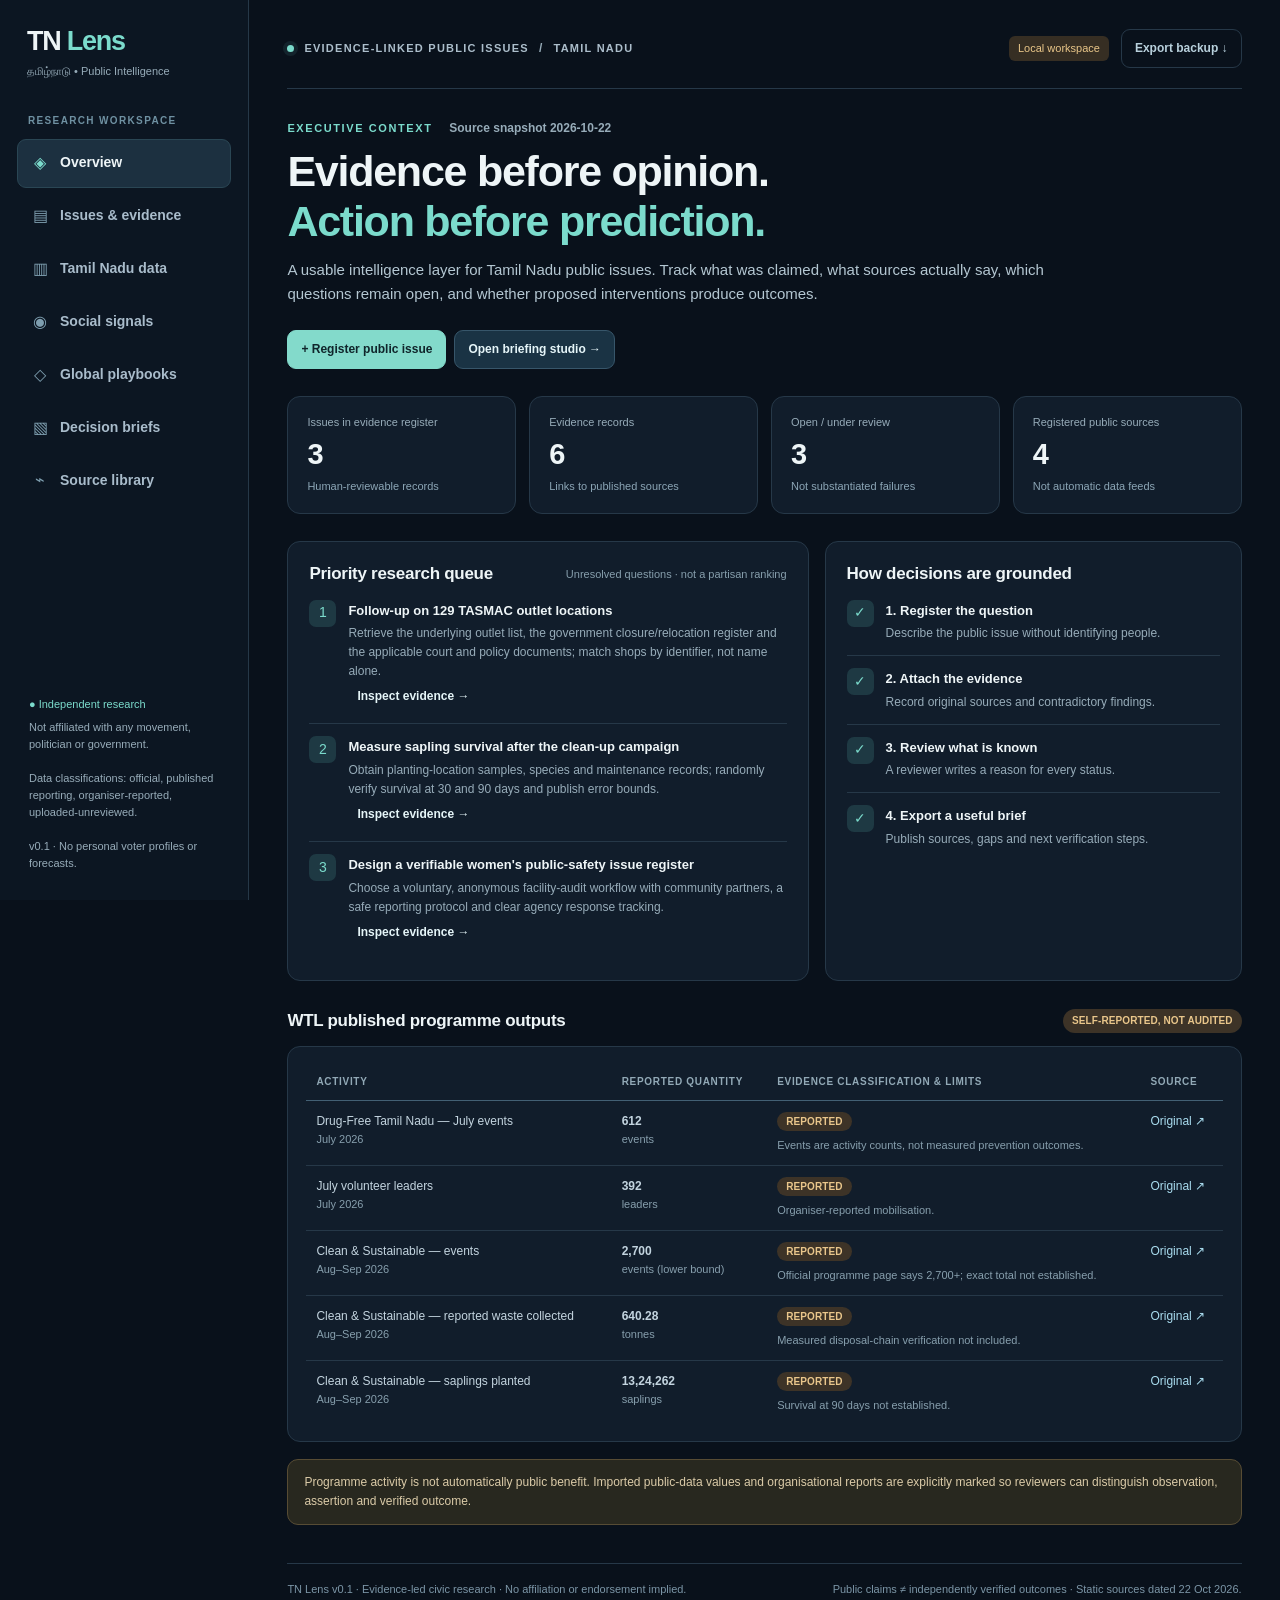
==== static/index.html @ 46251f00 "Add standalone TN Lens research dashboard" ====
<!doctype html>
<html lang="en">
<head>
<meta charset="utf-8">
<meta name="viewport" content="width=device-width,initial-scale=1">
<meta name="description" content="TN Lens — Independent public evidence and issue intelligence workspace for Tamil Nadu.">
<title>TN Lens · Public Intelligence</title>
<style>
:root{color-scheme:dark;--bg:#09111b;--sidebar:#0c1622;--panel:#111d2b;--panel2:#152337;--panel3:#1a2d3e;--ink:#eef5f7;--muted:#97acb9;--line:#263848;--accent:#7bdbcc;--accent2:#a8c7e9;--amber:#f3c67d;--rose:#e99c9c;--green:#82cfaf;--shadow:0 18px 44px rgba(0,0,0,.14)}
*{box-sizing:border-box}html{scroll-behavior:smooth}body{margin:0;background:var(--bg);color:var(--ink);font:14px/1.56 Inter,ui-sans-serif,-apple-system,BlinkMacSystemFont,"Segoe UI",Roboto,"Noto Sans Tamil",sans-serif}button,input,select,textarea{font:inherit}button{cursor:pointer}a{color:#a9dcef;text-decoration:none}a:hover{text-decoration:underline}a:focus-visible,button:focus-visible,select:focus-visible,input:focus-visible,textarea:focus-visible{outline:2px solid var(--accent);outline-offset:3px}
#app{display:grid;grid-template-columns:249px minmax(0,1fr);min-height:100vh}.side{position:sticky;top:0;height:100vh;background:var(--sidebar);padding:28px 17px;border-right:1px solid var(--line);display:flex;flex-direction:column}.brandrow{padding:0 10px 27px}.logo{font-weight:850;font-size:27px;letter-spacing:-1.25px;line-height:1}.logo b{color:var(--accent)}.sublogo{color:var(--muted);font-size:11px;margin-top:8px}.sidehead{color:#6f91a2;font-size:10px;font-weight:800;letter-spacing:1.35px;text-transform:uppercase;padding:6px 11px 10px}.nav{display:grid;gap:4px}.nav button{width:100%;border:1px solid transparent;color:#a9bccb;background:transparent;text-align:left;border-radius:9px;padding:11px 12px;display:flex;align-items:center;gap:10px;font-weight:580}.nav button .symbol{font-size:16px;width:20px;text-align:center;color:#7e9eaf}.nav button.active,.nav button:hover{color:var(--ink);background:#1c3040;border-color:#2a4654}.nav button.active .symbol{color:var(--accent)}.sidefoot{margin-top:auto;padding:18px 12px 0;color:var(--muted);font-size:11px;line-height:1.55}.sidefoot .seed{color:var(--accent);display:block;margin-bottom:6px}.main{min-width:0;padding:29px clamp(18px,3vw,50px) 55px;max-width:1580px;width:100%;margin:0 auto}.top{display:flex;align-items:center;justify-content:space-between;gap:20px;border-bottom:1px solid var(--line);padding-bottom:20px;margin-bottom:30px}.top-left{display:flex;align-items:center;gap:10px;color:#acbecb;font-size:11px;font-weight:750;letter-spacing:1.25px;text-transform:uppercase}.dot{width:7px;height:7px;background:var(--accent);border-radius:50%;box-shadow:0 0 0 4px #7bdbcc17}.top-right{display:flex;align-items:center;gap:12px}.server{padding:4px 9px;border-radius:6px;background:#1d3338;color:#91dccd;font-size:11px}.server.local{background:#362e23;color:#e9c689}.view{display:none}.view.active{display:block}.kicker{color:var(--accent);font-size:11px;font-weight:800;letter-spacing:1.6px;text-transform:uppercase}.page-title{font-weight:740;font-size:clamp(27px,3.7vw,43px);line-height:1.16;letter-spacing:-1.25px;margin:10px 0 11px}.page-lede{color:#b4c7d2;font-size:15px;max-width:780px;margin:0 0 25px}.page-heading{display:flex;justify-content:space-between;gap:15px;align-items:end;flex-wrap:wrap;margin-bottom:25px}.page-heading .page-lede{margin-bottom:0}.meta{color:var(--muted);font-size:12px}.wrap{display:flex;flex-wrap:wrap;gap:8px}.metrics{display:grid;grid-template-columns:repeat(4,minmax(0,1fr));gap:13px;margin:27px 0}.metric,.card,.evidence-card,.case-row,.playbook,.mini-table,.empty{border:1px solid var(--line);border-radius:13px;background:var(--panel)}.metric{padding:18px 19px;min-width:0}.metric .label{font-size:11px;color:var(--muted);line-height:1.45}.metric strong{font-size:29px;line-height:1.3;font-weight:760;display:block;letter-spacing:-.8px;margin:5px 0}.metric small{font-size:11px;color:#8ca6b6;display:block}.card{padding:21px}.card.slim{padding:16px 18px}.card-head{display:flex;justify-content:space-between;align-items:center;gap:15px;margin-bottom:14px}.card h2,.section-title{font-size:17px;line-height:1.3;letter-spacing:-.28px;margin:0;font-weight:710}.card h3{margin:4px 0 8px;font-size:15px}.card p{color:#b9cbd5;margin:0 0 12px}.card p:last-child{margin-bottom:0}.cols{display:grid;grid-template-columns:1.25fr 1fr;gap:16px}.cols3{display:grid;grid-template-columns:repeat(3,minmax(0,1fr));gap:14px}.section-row{display:flex;align-items:center;justify-content:space-between;gap:15px;margin:28px 0 13px}.btn{border:1px solid #37566a;background:#1a3344;color:#e5f5f8;border-radius:9px;padding:9px 13px;white-space:nowrap;display:inline-flex;align-items:center;justify-content:center;gap:7px;font-size:12px;font-weight:690;min-height:37px}.btn:hover{background:#26495d;border-color:#66aea7;text-decoration:none}.btn.primary{background:#83dacb;color:#10252b;border-color:#83dacb}.btn.primary:hover{background:#a5eddf}.btn.quiet{background:transparent;border-color:var(--line);color:#b8d0dc}.btn.small{padding:6px 9px;min-height:29px}.btn.ghost{border:none;background:transparent}.btn.danger{background:#3c2632;border-color:#774755;color:#ffd0cb}.chip{font-size:10px;font-weight:750;white-space:nowrap;letter-spacing:.1px;text-transform:uppercase;border-radius:100px;padding:4px 9px;background:#24364b;color:#bcd2e4}.chip.open_question{background:#2a3643;color:#b2c2cb}.chip.needs_verification{background:#403327;color:#f1ca89}.chip.in_review{background:#1f3a46;color:#85cdd5}.chip.corroborated{background:#173f37;color:#8fe1ba}.chip.disputed{background:#402b35;color:#ffb1aa}.chip.resolved{background:#243b51;color:#b5d5f5}.chip.reported{background:#3d3327;color:#e9c68b}.signal{display:flex;gap:12px;padding:12px 0;border-top:1px solid var(--line)}.signal:first-child{border-top:none;padding-top:0}.lineicon{border-radius:7px;width:27px;min-width:27px;height:27px;display:grid;place-items:center;background:#1e3943;color:var(--accent)}.signal strong{font-size:13px}.signal p{font-size:12px;color:var(--muted);margin:3px 0 0}.table-wrap{overflow-x:auto}table{border-collapse:collapse;width:100%;font-size:12px}thead tr{border-bottom:1px solid #436074}tr{border-bottom:1px solid var(--line)}td,th{text-align:left;padding:11px 10px;vertical-align:top}td{color:#c3d4df}th{color:#92a9b6;text-transform:uppercase;font-size:10px;letter-spacing:.7px}tbody tr:last-child{border-bottom:none}.bar{height:8px;width:100%;min-width:75px;background:#293b4c;border-radius:10px;overflow:hidden}.bar>span{display:block;height:100%;background:#8ec8c4;border-radius:10px}.bar>span.blue{background:#94b6d8}.bar>span.amber{background:#e8ba87}.muted{color:var(--muted)!important}.fine{font-size:11px;color:#879fad}.notice{border:1px solid #574c34;background:#28281f;border-radius:11px;padding:13px 16px;color:#dbcba8;font-size:12px;line-height:1.6}.notice.cool{border-color:#254552;background:#162a37;color:#a5cbd4}.cases{display:grid;grid-template-columns:minmax(260px,340px) minmax(0,1fr);gap:16px;align-items:start}.filterrow{display:flex;gap:8px;flex-wrap:wrap;margin-bottom:13px}.filterrow input,.filterrow select,.field input,.field textarea,.field select{border:1px solid #32485c;border-radius:9px;background:#0e1b29;color:var(--ink);padding:10px 11px;outline:none;width:100%}.filterrow input{flex:1;min-width:145px}.filterrow select{width:auto;max-width:180px}.case-list{display:grid;gap:8px;max-height:690px;overflow-y:auto;padding-right:2px}.case-row{padding:15px;text-align:left;width:100%;color:var(--ink)}.case-row:hover,.case-row.active{border-color:#6ebfb6;background:#1a2b39}.case-row h3{font-size:13px;line-height:1.4;margin:10px 0 6px}.case-row .sm{font-size:11px;color:var(--muted)}.case-row .tiny{font-size:10px;letter-spacing:.7px;color:#8fabbb;text-transform:uppercase}.case-detail{min-height:450px}.case-detail h2{font-size:23px;line-height:1.3;letter-spacing:-.4px;margin:7px 0 12px}.case-detail .summary{color:#c1d1dc;font-size:13px;line-height:1.65}.rule{height:1px;background:var(--line);margin:20px 0}.detail-label{color:#81cbbb;font-size:10px;font-weight:780;letter-spacing:1.2px;text-transform:uppercase;margin-bottom:6px}.case-next{border-left:2px solid #78d3c3;padding-left:14px;margin:16px 0;font-size:13px;color:#d6e5ed}.evidence-grid{display:grid;gap:9px}.evidence-card{padding:13px 15px;background:#122233}.evidence-card strong{font-size:12px;line-height:1.35;display:block;margin-bottom:4px}.evidence-card p{color:#b7c9d5;font-size:12px;margin:0 0 6px}.evidence-card .evmeta{font-size:10px;color:#8fa9b8;margin-bottom:7px}.trail{padding:0;margin:0;list-style:none}.trail li{position:relative;margin:0 0 12px 7px;padding:0 0 0 16px;border-left:1px solid #456073;color:#a9c0cc;font-size:11px}.trail li:before{content:'';position:absolute;width:6px;height:6px;background:#8cd5c5;border-radius:50%;left:-4px;top:4px}.two-col-form{display:grid;grid-template-columns:1fr 1fr;gap:12px}.modal-backdrop{position:fixed;z-index:200;inset:0;background:rgba(1,8,15,.78);display:none;align-items:flex-start;justify-content:center;padding:7vh 16px 20px;overflow-y:auto}.modal-backdrop.open{display:flex}.modal{background:#142234;border:1px solid #355368;border-radius:16px;max-width:625px;width:100%;padding:23px;box-shadow:var(--shadow)}.modal-head{display:flex;align-items:start;justify-content:space-between;gap:15px;margin-bottom:17px}.modal-head h2{font-size:20px;margin:0 0 6px}.modal-head p{color:var(--muted);margin:0;font-size:12px}.field{margin-bottom:13px}.field label{display:block;font-size:11px;color:#a9c2d0;font-weight:690;margin-bottom:6px}.field textarea{min-height:85px;resize:vertical}.field small{color:#8da6b6;font-size:10px}.form-actions{display:flex;justify-content:flex-end;gap:10px;padding-top:7px}.select-row{display:flex;align-items:center;gap:13px;flex-wrap:wrap}.select-row select{background:var(--panel2);color:var(--ink);border:1px solid #3a5264;border-radius:8px;padding:8px;max-width:100%}.tag{border:1px solid #345467;border-radius:6px;color:#aed4db;padding:3px 8px;font-size:10px;font-weight:650}.playbook{padding:20px;display:flex;flex-direction:column;min-height:380px}.playbook .region{font-size:10px;letter-spacing:1px;text-transform:uppercase;color:var(--accent);font-weight:800}.playbook h2{margin:7px 0 13px;font-size:20px}.playbook p{color:#b9cbd5;margin:0 0 13px;font-size:13px}.playbook .pilot{background:#1c3343;padding:12px;border-radius:8px;font-size:12px;color:#d5e6eb}.playbook ul{color:#b1c5d0;padding:0 0 0 17px;font-size:12px}.playbook li{margin-bottom:6px}.playbook .bottom{margin-top:auto;padding-top:14px}.empty{padding:26px;color:var(--muted);text-align:center}.empty strong{color:var(--ink);display:block;margin-bottom:7px}.question-cards{display:grid;gap:9px}.question-cards button{display:block;text-align:left;background:#152637;border:1px solid var(--line);padding:13px;border-radius:10px;color:#d3e4ee}.question-cards button:hover,.question-cards button.active{border-color:#7bdbcc;background:#1a3a42}.brief-preview{white-space:pre-wrap;overflow:auto;color:#cfe0ea;font-size:12px;line-height:1.75;border:1px solid var(--line);background:#0b1826;border-radius:10px;padding:20px;max-height:560px}.legend{display:inline-flex;gap:6px;align-items:center;color:#a3b8c4;font-size:11px}.legend::before{content:'';width:7px;height:7px;background:var(--accent);border-radius:50%}.upload{border:1px dashed #517588;background:#112536;border-radius:12px;padding:22px;text-align:center}.upload h3{margin:0 0 7px;font-size:15px}.upload p{color:#9bb5c2;font-size:12px;max-width:530px;margin:0 auto 16px}.data-empty{font-size:12px;color:#93a8b7;padding:25px;text-align:center;border:1px solid var(--line);border-radius:10px}.topic-card{border:1px solid var(--line);background:#112336;padding:14px 16px;border-radius:10px;margin-bottom:9px}.topic-card .topic-head{display:flex;justify-content:space-between;gap:15px;margin-bottom:10px}.topic-card strong{font-size:13px}.topic-card .stat{font-size:11px;color:#a5bbc9}.footer{margin-top:38px;border-top:1px solid var(--line);padding-top:17px;color:#7c96a7;font-size:11px;display:flex;justify-content:space-between;gap:20px}.toast{position:fixed;z-index:250;right:20px;bottom:20px;max-width:440px;border:1px solid #4c806e;padding:12px 17px;background:#17372f;border-radius:10px;color:#dcfcf3;box-shadow:var(--shadow);display:none;font-size:12px}.toast.error{border-color:#a35b65;background:#4c2935;color:#ffdbdc}.toast.show{display:block}.accent-number{color:var(--accent)}
@media(max-width:1120px){.metrics{grid-template-columns:repeat(2,1fr)}.cols3{grid-template-columns:repeat(2,1fr)}.cases{grid-template-columns:minmax(210px,300px) minmax(0,1fr)}}
@media(max-width:820px){#app{grid-template-columns:1fr}.side{height:auto;position:static;padding:13px 15px;display:block}.brandrow{display:flex;gap:12px;align-items:baseline;padding:4px 6px 12px}.logo{font-size:22px}.sidehead,.sidefoot{display:none}.nav{display:flex;overflow-x:auto;gap:4px;padding-bottom:2px}.nav button{white-space:nowrap;width:auto;min-width:fit-content;padding:9px}.nav button .symbol{display:none}.main{padding:22px 16px 40px}.top{margin-bottom:24px}.cols,.cases{grid-template-columns:1fr}.case-list{max-height:300px}.cols3{grid-template-columns:1fr 1fr}.footer{flex-direction:column}}
@media(max-width:570px){.metrics{grid-template-columns:repeat(2,minmax(0,1fr));gap:8px}.metric{padding:13px}.metric strong{font-size:22px}.metric .label{font-size:10px}.cols3{grid-template-columns:1fr}.top-left{font-size:9px;letter-spacing:.75px}.top-right{gap:5px}.top-right .btn{font-size:11px;padding:8px}.top-right .server{display:none}.two-col-form{grid-template-columns:1fr}.modal{padding:18px}.case-detail h2{font-size:20px}.filterrow select{width:100%;max-width:100%}}

</style>
</head>
<body>
<div id="app">
  <aside class="side" aria-label="Primary navigation">
    <div class="brandrow"><div class="logo">TN <b>Lens</b></div><div class="sublogo">தமிழ்நாடு • Public Intelligence</div></div>
    <div class="sidehead">Research workspace</div>
    <nav class="nav" aria-label="Sections">
      <button type="button" class="active" data-nav="overview"><span class="symbol">◈</span> Overview</button>
      <button type="button" data-nav="issues"><span class="symbol">▤</span> Issues & evidence</button>
      <button type="button" data-nav="tndata"><span class="symbol">▥</span> Tamil Nadu data</button>
      <button type="button" data-nav="social"><span class="symbol">◉</span> Social signals</button>
      <button type="button" data-nav="playbooks"><span class="symbol">◇</span> Global playbooks</button>
      <button type="button" data-nav="briefs"><span class="symbol">▧</span> Decision briefs</button>
      <button type="button" data-nav="sources"><span class="symbol">⌁</span> Source library</button>
    </nav>
    <div class="sidefoot"><span class="seed">● Independent research</span>Not affiliated with any movement, politician or government.<br><br>Data classifications: official, published reporting, organiser-reported, uploaded-unreviewed.<br><br>v0.1 · No personal voter profiles or forecasts.</div>
  </aside>
  <main class="main">
    <header class="top">
      <div class="top-left"><span class="dot"></span> Evidence-linked public issues <span class="meta">/</span> Tamil Nadu</div>
      <div class="top-right"><span id="connection-pill" class="server local">Local workspace</span><button type="button" class="btn quiet" data-action="export-json">Export backup ↓</button></div>
    </header>

    <section class="view active" id="view_overview" aria-label="Overview">
      <div class="kicker">Executive context <span id="asof" class="meta" style="margin-left:12px;letter-spacing:0;text-transform:none"></span></div>
      <h1 class="page-title">Evidence before opinion.<br><span class="accent-number">Action before prediction.</span></h1>
      <p class="page-lede">A usable intelligence layer for Tamil Nadu public issues. Track what was claimed, what sources actually say, which questions remain open, and whether proposed interventions produce outcomes.</p>
      <div class="wrap"><button class="btn primary" data-action="new-issue">+ Register public issue</button><button class="btn" data-action="go" data-view="briefs">Open briefing studio →</button></div>
      <div class="metrics" id="overview_metrics"></div>
      <div class="cols">
        <section class="card"><div class="card-head"><h2>Priority research queue</h2><span class="fine">Unresolved questions · not a partisan ranking</span></div><div id="home_decisions"></div></section>
        <section class="card"><div class="card-head"><h2>How decisions are grounded</h2></div><div id="home_workflow"></div></section>
      </div>
      <div class="section-row"><h2 class="section-title">WTL published programme outputs</h2><span class="chip reported">Self-reported, not audited</span></div>
      <div class="card slim table-wrap"><table><thead><tr><th>Activity</th><th>Reported quantity</th><th>Evidence classification & limits</th><th>Source</th></tr></thead><tbody id="home_programmes"></tbody></table></div>
      <div class="notice" style="margin-top:17px">Programme activity is not automatically public benefit. Imported public-data values and organisational reports are explicitly marked so reviewers can distinguish observation, assertion and verified outcome.</div>
    </section>

    <section class="view" id="view_issues" aria-label="Issue registry">
      <div class="page-heading"><div><div class="kicker">Casework / human-reviewable evidence</div><h1 class="page-title">Issues & evidence</h1><p class="page-lede">A traceable record of claims, counter-evidence, unanswered questions and human review decisions.</p></div><button class="btn primary" data-action="new-issue">+ New issue</button></div>
      <div class="filterrow"><input id="filter_search" type="search" placeholder="Search questions, services and districts" aria-label="Search case records"><select id="filter_status" aria-label="Filter by review status"></select></div>
      <div class="cases"><div class="case-list" id="case_list"></div><div id="case_detail"></div></div>
    </section>

    <section class="view" id="view_tndata" aria-label="Tamil Nadu public data">
      <div class="kicker">Public-data baseline / 38 districts</div><h1 class="page-title">Tamil Nadu data</h1>
      <p class="page-lede">Preserve official historical results, trace grassroots activity reports to their publisher, and add district indicators without inventing missing values.</p>
      <div class="cols">
        <section class="card"><div class="card-head"><h2>2026 Assembly — declared seats</h2><span class="chip">Historical · ECI</span></div><div class="table-wrap"><table><thead><tr><th>Party</th><th>Seats</th><th>Share of 234 seats</th></tr></thead><tbody id="election_seats"></tbody></table></div><p id="data_footnote" class="fine" style="margin-top:14px"></p></section>
        <div><section class="card"><div class="card-head"><h2>July event distribution (known examples)</h2><span class="chip reported">Organiser report</span></div><div class="table-wrap"><table><thead><tr><th>District</th><th>Events</th><th>Class</th><th>Source</th></tr></thead><tbody id="district_events"></tbody></table></div><p class="fine">These are three district examples from WTL's newsletter, not a complete district ranking.</p></section><div class="notice cool" style="margin-top:14px">NFHS-6 district fact sheets and Tamil Nadu statistical handbooks are registered under Source Library. Their numerical district indicators are <b>not yet ingested</b>.</div></div>
      </div>
      <div class="section-row"><div><h2 class="section-title">District indicator workspace</h2><p class="fine">Every uploaded number carries its reference and stays unreviewed.</p></div><div class="wrap"><button class="btn quiet" data-action="template-indicators">Download CSV template ↓</button><button class="btn primary" data-action="import-indicators">Import indicators CSV ↑</button></div></div>
      <div class="card"><div class="select-row" style="margin-bottom:15px"><label for="district_filter" class="fine">District</label><select id="district_filter"></select><span class="fine" id="indicator_count"></span></div><div id="indicator_rows"></div></div>
    </section>

    <section class="view" id="view_social" aria-label="Public social signals">
      <div class="kicker">Public channels / no personal profiling</div><h1 class="page-title">Social signals</h1>
      <p class="page-lede">A transparent measurement of published post topics, reach and recorded interactions. Import public account metrics from permitted exports; no scraping, private messages, inferred vote intention or demographic targeting.</p>
      <div class="wrap"><button class="btn primary" data-action="import-social">Import public-post CSV ↑</button><button class="btn quiet" data-action="template-social">Download CSV template ↓</button></div>
      <div class="metrics" id="social_metrics"></div>
      <div class="cols"><section class="card"><div class="card-head"><h2>Content topic mix</h2><span class="fine">Counts only, not population sentiment</span></div><div id="topic_analysis"></div></section><section class="card"><div class="card-head"><h2>Recently imported posts</h2></div><div id="recent_posts"></div></section></div>
      <div class="notice cool" style="margin-top:18px"><b>Interpretation guardrail:</b> View counts and engagement do not tell us what Tamil Nadu residents believe or how they will vote. The tool does not infer sentiment, independently verify imported metrics, or provide individual-level targeting.</div>
    </section>

    <section class="view" id="view_playbooks" aria-label="Global policy playbooks">
      <div class="kicker">Policy transfer lab</div><h1 class="page-title">Global playbooks</h1>
      <p class="page-lede">Explore mechanisms that improved public-service participation elsewhere. Adapt with local institutional support, cost control and explicit before/after measurement.</p>
      <div class="cols3" id="playbooks_grid"></div>
      <div class="notice" style="margin-top:17px">These are <b>examples to evaluate</b>, not evidence that they are already effective in Tamil Nadu. A pilot should be rejected if local implementation cannot produce a credible measurable benefit.</div>
    </section>

    <section class="view" id="view_briefs" aria-label="Source-linked briefing studio">
      <div class="kicker">Decision workspace / deterministic export</div><h1 class="page-title">Decision briefs</h1>
      <p class="page-lede">Turn one public issue into a portable source-linked research memorandum. This is a structured export of recorded evidence, not an AI answer.</p>
      <div class="cols"><div><h2 class="section-title" style="margin-bottom:13px">Select an issue</h2><div class="question-cards" id="brief_issues"></div><div class="notice cool" style="margin-top:14px">For every draft, a reviewer should ask: What is confirmed? What is only claimed? What outcome evidence would change the decision?</div></div><section class="card"><div class="card-head"><h2>Export preview</h2><span class="chip">Markdown</span></div><div class="wrap" id="brief_actions" style="margin-bottom:12px"><button class="btn primary" data-action="download-brief">Download .md ↓</button><button class="btn" data-action="copy-brief">Copy briefing</button></div><div class="brief-preview" id="brief_content"></div></section></div>
    </section>

    <section class="view" id="view_sources" aria-label="Source library">
      <div class="kicker">Data provenance / registry</div><h1 class="page-title">Source library</h1>
      <p class="page-lede">Where the information comes from, which type of evidence it represents and what remains to be imported. A registered source is not automatically a synced feed.</p>
      <div class="card table-wrap"><table><thead><tr><th>Source and coverage</th><th>Type</th><th>Checked as of</th><th>Access</th></tr></thead><tbody id="source_rows"></tbody></table></div>
      <div class="notice cool" style="margin-top:17px">In this release, the source register is versioned seed data. Social ingestion and district indicators use manual CSVs. Automated live-source monitoring, data validation workflows and multi-user access are not yet implemented.</div>
      <div class="section-row"><h2 class="section-title">Local prototype controls</h2></div><div class="card slim"><p class="fine">If you opened the standalone HTML file, changes persist in this browser where storage is available. Export a backup before resetting or switching devices. When served through the API, the shared workspace is kept in local SQLite.</p><button class="btn danger" data-action="reset-local">Reset local demo data</button></div>
    </section>

    <footer class="footer"><span>TN Lens v0.1 · Evidence-led civic research · No affiliation or endorsement implied.</span><span>Public claims ≠ independently verified outcomes · Static sources dated 22 Oct 2026.</span></footer>
  </main>
</div>
<input id="csv_file" type="file" accept=".csv,text/csv" style="display:none" aria-label="CSV import">
<div class="modal-backdrop" id="modal_backdrop" aria-hidden="true"><div class="modal" id="modal_root" role="dialog" aria-modal="true" aria-label="Edit research record"></div></div>
<div id="toast" class="toast" role="status" aria-live="polite"></div>
<script type="application/json" id="seed-data">{"metadata":{"name":"TN Lens","subtitle":"Public issues intelligence for Tamil Nadu","snapshot_as_of":"2026-10-22","editorial_policy":"Public-source research only. No voter profiling, political microtargeting, persuasion scoring or election forecasts. Programme figures are identified as organiser-reported, never audited by default.","affiliation":"Independent prototype. Not affiliated with We The Leaders, K. Annamalai or any government body."},"districts":["Ariyalur","Chengalpattu","Chennai","Coimbatore","Cuddalore","Dharmapuri","Dindigul","Erode","Kallakurichi","Kancheepuram","Kanniyakumari","Karur","Krishnagiri","Madurai","Mayiladuthurai","Nagapattinam","Namakkal","The Nilgiris","Perambalur","Pudukkottai","Ramanathapuram","Ranipet","Salem","Sivaganga","Tenkasi","Thanjavur","Theni","Thoothukudi","Tiruchirappalli","Tirunelveli","Tirupathur","Tiruppur","Tiruvallur","Tiruvannamalai","Tiruvarur","Vellore","Viluppuram","Virudhunagar"],"election":{"title":"2026 Tamil Nadu Legislative Assembly — declared seats","total_seats":234,"source_label":"Election Commission of India — detailed 2026 results","source_url":"https://www.eci.gov.in/eci-backend/public/all_files/election_report/General_Election_to_the_Legislative_Assembly_of_Tamil_Nadu_2026_2026/10-Detailed_Results_1778165153.pdf","data_type":"historical_official","notes":"Historical seat results; not current Assembly strength and not a forecast.","seats":[{"party":"TVK","seats":108},{"party":"DMK","seats":59},{"party":"AIADMK","seats":47},{"party":"INC","seats":5},{"party":"PMK","seats":4},{"party":"IUML","seats":2},{"party":"VCK","seats":2},{"party":"CPI","seats":2},{"party":"CPI(M)","seats":2},{"party":"BJP","seats":1},{"party":"DMDK","seats":1},{"party":"AMMK","seats":1}]},"programme_metrics":[{"id":"m1","label":"Drug-Free Tamil Nadu — July events","value":612,"unit":"events","period":"July 2026","verification":"organiser_reported","source_label":"We The Leaders August 2026 newsletter","source_url":"https://www.wetheleader.org/newsletter-august-2026","caveat":"Events are activity counts, not measured prevention outcomes."},{"id":"m2","label":"July volunteer leaders","value":392,"unit":"leaders","period":"July 2026","verification":"organiser_reported","source_label":"We The Leaders August 2026 newsletter","source_url":"https://www.wetheleader.org/newsletter-august-2026","caveat":"Organiser-reported mobilisation."},{"id":"m3","label":"Clean & Sustainable — events","value":2700,"unit":"events (lower bound)","period":"Aug–Sep 2026","verification":"organiser_reported","source_label":"We The Leaders theme report","source_url":"https://www.wetheleader.org/theme-detail","caveat":"Official programme page says 2,700+; exact total not established."},{"id":"m4","label":"Clean & Sustainable — reported waste collected","value":640.28,"unit":"tonnes","period":"Aug–Sep 2026","verification":"organiser_reported","source_label":"We The Leaders theme report","source_url":"https://www.wetheleader.org/theme-detail","caveat":"Measured disposal-chain verification not included."},{"id":"m5","label":"Clean & Sustainable — saplings planted","value":1324262,"unit":"saplings","period":"Aug–Sep 2026","verification":"organiser_reported","source_label":"We The Leaders theme report","source_url":"https://www.wetheleader.org/theme-detail","caveat":"Survival at 90 days not established."}],"district_highlights":[{"district":"Madurai","value":51,"label":"July WTL events","verification":"organiser_reported","source_url":"https://www.wetheleader.org/newsletter-august-2026"},{"district":"Chennai","value":41,"label":"July WTL events","verification":"organiser_reported","source_url":"https://www.wetheleader.org/newsletter-august-2026"},{"district":"Coimbatore","value":40,"label":"July WTL events","verification":"organiser_reported","source_url":"https://www.wetheleader.org/newsletter-august-2026"}],"issues":[{"id":"issue_tasmac_129","title":"Follow-up on 129 TASMAC outlet locations","category":"Public health & regulation","district":"Statewide","summary":"WTL published a ground-verification report alleging 129 shops within a 500m radius of protected locations. A policy response and outlet-level outcomes need independent examination. Distinguish the general Rule 8 distances from the separate 2026 executive directive.","status":"needs_verification","opened_on":"2026-08-01","next_step":"Retrieve the underlying outlet list, the government closure/relocation register and the applicable court and policy documents; match shops by identifier, not name alone.","evidence":[{"id":"ev_tasmac_1","source_label":"WTL policy-papers library — August ground report","source_url":"https://www.wetheleader.org/policy-papers","source_type":"organisation","published_on":"2026-08-01","finding":"WTL says it documented 129 outlets and submitted a formal representation.","stance":"claim"},{"id":"ev_tasmac_2","source_label":"The New Indian Express — May directive","source_url":"https://www.newindianexpress.com/states/tamil-nadu/2026/May/12/tn-government-orders-closure-of-717-tasmac-shops-near-schools-temples-and-bus-depots","source_type":"reporting","published_on":"2026-05-13","finding":"Reports an executive order identifying 717 shops for closure on a 500m criterion.","stance":"context"},{"id":"ev_tasmac_3","source_label":"The New Indian Express — June closure update","source_url":"https://timesofindia.indiatimes.com/city/chennai/107-tasmac-outlets-closed-on-friday-to-meet-cm-vijays-717-target-82-in-chennai-region-290-in-madurai-region/articleshow/131539901.cms","source_type":"reporting","published_on":"2026-06-06","finding":"Times of India reports the government said all 717 designated shops had been closed after corrections to the list.","stance":"context"},{"id":"ev_tasmac_4","source_label":"DT Next — August Assembly response","source_url":"https://www.dtnext.in/amp/story/news/tamilnadu/will-shift-all-tasmac-outlets-violating-distance-norms-assures-minister-vignesh","source_type":"reporting","published_on":"2026-08-08","finding":"Minister reported 717 closures and promised further relocations for outstanding violations. Does not establish disposition of WTL's separate list of 129.","stance":"context"}]},{"id":"issue_sapling_survival","title":"Measure sapling survival after the clean-up campaign","category":"Environment","district":"Statewide","summary":"WTL reports 13,24,262 saplings planted during August–September. Planting count alone does not measure survival, site suitability or sustained ecological benefit.","status":"needs_verification","opened_on":"2026-09-30","next_step":"Obtain planting-location samples, species and maintenance records; randomly verify survival at 30 and 90 days and publish error bounds.","evidence":[{"id":"ev_tree_1","source_label":"WTL Clean and Sustainable Tamil Nadu theme report","source_url":"https://www.wetheleader.org/theme-detail","source_type":"organisation","published_on":"2026-09-30","finding":"Programme reports 13,24,262 planted trees and 640.28 tonnes of collected waste.","stance":"claim"}]},{"id":"issue_women_safety","title":"Design a verifiable women's public-safety issue register","category":"Safety & public services","district":"Statewide","summary":"The WTL October theme concerns women’s safety and empowerment. A neutral record could track public facility issues without collecting identifying victim stories.","status":"open_question","opened_on":"2026-10-01","next_step":"Choose a voluntary, anonymous facility-audit workflow with community partners, a safe reporting protocol and clear agency response tracking.","evidence":[{"id":"ev_women_1","source_label":"WTL October policy paper","source_url":"https://www.wetheleader.org/policy-papers","source_type":"organisation","published_on":"2026-10-01","finding":"WTL lists women’s safety and empowerment as an October programme theme.","stance":"context"}]}],"playbooks":[{"id":"fixmystreet","name":"FixMyStreet","region":"United Kingdom","mechanism":"Location-based civic issue reporting with routing to responsible authorities and publicly visible updates.","tn_pilot":"Pilot streetlights, drains and solid-waste issues in one consenting municipality. Build around existing grievance channels.","metrics":["Correctly routed reports (%)","Median acknowledgement days","Evidence-backed resolution rate (%)"],"constraints":["Government participation is not assumed","Tamil-language and assisted offline intake","No publication of personal complainant details"],"source_label":"mySociety official source code","source_url":"https://github.com/mysociety/fixmystreet"},{"id":"decidim","name":"Decidim","region":"Barcelona, Spain","mechanism":"Transparent public proposals, deliberation and documented decisions across online/offline processes.","tn_pilot":"Run an open panchayat-priorities consultation and publish decisions and reasons for accepting or rejecting proposals.","metrics":["Number of considered proposals","Published decision explanations (%)","Participant access through assisted/offline channels"],"constraints":["Consultations do not equal statistically representative opinion","Translation and moderation capacity","Institutional response commitment"],"source_label":"Decidim platform","source_url":"https://decidim.org/"},{"id":"vtaiwan","name":"vTaiwan / Pol.is","region":"Taiwan","mechanism":"Deliberation to surface points of agreement/disagreement across public policy proposals.","tn_pilot":"Hold an open youth-skilling deliberation combining online ideas with meetings and a published report.","metrics":["Distinct themes considered","Transparent response to proposals (%)","Participant diversity assessed without identity profiling"],"constraints":["Self-selection bias","Facilitator skill and community accessibility","Proposals require institutional follow-through"],"source_label":"vTaiwan information site","source_url":"https://info.vtaiwan.tw/"}],"sources":[{"id":"src_eci","name":"Election Commission — Tamil Nadu 2026 detailed results","type":"government","url":"https://www.eci.gov.in/eci-backend/public/all_files/election_report/General_Election_to_the_Legislative_Assembly_of_Tamil_Nadu_2026_2026/10-Detailed_Results_1778165153.pdf","scope":"Historical electoral results","verified_as_of":"2026-10-22"},{"id":"src_nfhs","name":"IIPS — NFHS-6 publication centre","type":"government","url":"https://www.nfhsiips.in/nfhsuser/release-details.php","scope":"District public-health fact sheets; values not ingested yet","verified_as_of":"2026-10-22"},{"id":"src_wtl","name":"We The Leaders — impact reports","type":"organisation","url":"https://www.wetheleader.org/impact","scope":"Organiser self-reported activities; not independent impact measurement","verified_as_of":"2026-10-22"},{"id":"src_tn","name":"Tamil Nadu Department of Economics and Statistics","type":"government","url":"https://des.tn.gov.in/","scope":"Government statistical handbooks and reports; values not ingested yet","verified_as_of":"2026-10-22"}]}</script>
<script>
/* TN Lens v0.1 — portable, public-source civic research workspace. */
(() => {
'use strict';
const BOOT=JSON.parse(document.getElementById('seed-data').textContent);
const STORAGE_KEY='tn-lens-v01-local';
const STATUSES=['open_question','needs_verification','in_review','corroborated','disputed','resolved'];
const PLATFORMS={X:['x.com','twitter.com'],Instagram:['instagram.com'],YouTube:['youtube.com','youtu.be'],Facebook:['facebook.com','fb.com'],LinkedIn:['linkedin.com'],Threads:['threads.net']};
let appData,mode='local',selectedIssue='issue_tasmac_129',selectedBrief='issue_tasmac_129',issueQuery='',issueStatus='all',districtChoice='All districts',csvTarget='social',toastTimer;
const $=id=>document.getElementById(id);
const clone=o=>JSON.parse(JSON.stringify(o));
const h=v=>String(v??'').replace(/[&<>"']/g,c=>({'&':'&amp;','<':'&lt;','>':'&gt;','"':'&quot;',"'":'&#39;'}[c]));
const fmt=v=>typeof v==='number'?new Intl.NumberFormat('en-IN',{maximumFractionDigits:2}).format(v):h(v);
const label=s=>h(String(s||'').replaceAll('_',' '));
function urlOK(u){try{const x=new URL(u);return x.protocol==='https:'&&!!x.hostname&&!x.username&&!x.password;}catch{return false;}}
function domain(u){try{return new URL(u).hostname.toLowerCase().replace(/^www\./,'');}catch{return '';}}
function link(url,title='Open source ↗'){return urlOK(url)?`<a href="${h(url)}" target="_blank" rel="noopener noreferrer">${h(title)}</a>`:'<span class="muted">Source URL unavailable</span>';}
function currentIssue(id=selectedIssue){return appData.issues.find(x=>x.id===id);}
function cleanSeed(){const d=clone(BOOT);d.issues.forEach(i=>{i.audit=i.audit||[];i.evidence=i.evidence||[];});d.indicators=[];d.social_posts=[];d.mode='local';return d;}
function notify(message,error=false){const t=$('toast');t.textContent=message;t.classList.toggle('error',error);t.classList.add('show');clearTimeout(toastTimer);toastTimer=setTimeout(()=>t.classList.remove('show'),5500);}
function persist(){if(mode==='local')try{localStorage.setItem(STORAGE_KEY,JSON.stringify(appData));}catch{notify('Storage unavailable. Export a JSON backup.',true);}}
async function reload(){if(mode==='server'){const r=await fetch('/api/bootstrap',{cache:'no-store'});if(!r.ok)throw Error('Backend error '+r.status);appData=await r.json();}}
async function startup(){
 if(/^https?:$/.test(location.protocol))try{const r=await fetch('/api/bootstrap',{cache:'no-store'});if(r.ok){appData=await r.json();mode='server';}}catch{}
 if(!appData){try{const s=localStorage.getItem(STORAGE_KEY);appData=s?JSON.parse(s):cleanSeed();}catch{appData=cleanSeed();}mode='local';}
 if(!appData.issues||!appData.election){appData=cleanSeed();mode='local';}
 $('connection-pill').textContent=mode==='server'?'SQLite connected':'Local workspace';$('connection-pill').classList.toggle('local',mode!=='server');
 $('asof').textContent='Source snapshot '+(appData.metadata?.snapshot_as_of||'2026-10-22');renderAll();navigate('overview');
}
function navigate(view){document.querySelectorAll('[data-nav]').forEach(n=>{const on=n.dataset.nav===view;n.classList.toggle('active',on);n.setAttribute('aria-current',on?'page':'false');});document.querySelectorAll('.view').forEach(v=>v.classList.toggle('active',v.id==='view_'+view));window.scrollTo(0,0);}
function badge(s){return `<span class="chip ${h(s)}">${label(s)}</span>`;}
function renderAll(){renderOverview();renderIssues();renderData();renderSocial();renderPlaybooks();renderBriefs();renderSources();}
function renderOverview(){
 const n=appData.issues.length,e=appData.issues.reduce((sum,i)=>sum+i.evidence.length,0),u=appData.issues.filter(i=>!['resolved','corroborated'].includes(i.status)).length;
 $('overview_metrics').innerHTML=`<div class="metric"><div class="label">Issues in evidence register</div><strong>${fmt(n)}</strong><small>Human-reviewable records</small></div><div class="metric"><div class="label">Evidence records</div><strong>${fmt(e)}</strong><small>Links to published sources</small></div><div class="metric"><div class="label">Open / under review</div><strong>${fmt(u)}</strong><small>Not substantiated failures</small></div><div class="metric"><div class="label">Registered public sources</div><strong>${fmt(appData.sources.length)}</strong><small>Not automatic data feeds</small></div>`;
 $('home_decisions').innerHTML=appData.issues.filter(i=>i.status!=='resolved').slice(0,3).map((i,n)=>`<div class="signal"><div class="lineicon">${n+1}</div><div><strong>${h(i.title)}</strong><p>${h(i.next_step)}</p><button class="btn ghost small" data-action="show-issue" data-id="${h(i.id)}">Inspect evidence →</button></div></div>`).join('')||'<p class="muted">No open cases.</p>';
 $('home_workflow').innerHTML=[['Register the question','Describe the public issue without identifying people.'],['Attach the evidence','Record original sources and contradictory findings.'],['Review what is known','A reviewer writes a reason for every status.'],['Export a useful brief','Publish sources, gaps and next verification steps.']].map((p,n)=>`<div class="signal"><div class="lineicon">✓</div><div><strong>${n+1}. ${h(p[0])}</strong><p>${h(p[1])}</p></div></div>`).join('');
 $('home_programmes').innerHTML=appData.programme_metrics.map(m=>`<tr><td>${h(m.label)}<div class="fine">${h(m.period)}</div></td><td><b>${fmt(m.value)}</b><div class="fine">${h(m.unit)}</div></td><td>${badge('reported')}<div class="fine" style="margin-top:6px">${h(m.caveat)}</div></td><td>${link(m.source_url,'Original ↗')}</td></tr>`).join('');
}
function renderCaseList(){
 const items=appData.issues.filter(i=>(issueStatus==='all'||i.status===issueStatus)&&(!issueQuery||[i.title,i.summary,i.category,i.district].join(' ').toLowerCase().includes(issueQuery)));
 if(!items.find(i=>i.id===selectedIssue)&&items[0])selectedIssue=items[0].id;
 $('case_list').innerHTML=items.length?items.map(i=>`<button class="case-row ${selectedIssue===i.id?'active':''}" data-action="select-issue" data-id="${h(i.id)}"><div class="tiny">${h(i.category)} · ${h(i.district)}</div><h3>${h(i.title)}</h3><div class="wrap">${badge(i.status)}<span class="sm">${i.evidence.length} sources</span></div></button>`).join(''):'<div class="empty"><strong>No matching cases.</strong>Change filters or register another issue.</div>';
}
function renderCaseDetail(){
 const i=currentIssue();if(!i){$('case_detail').innerHTML='<div class="empty">Select a case to review its sources.</div>';return;}
 const ev=i.evidence||[],a=i.audit||[];
 $('case_detail').innerHTML=`<div class="card case-detail"><div class="wrap" style="align-items:center;justify-content:space-between"><span class="kicker">Case record · ${h(i.opened_on)}</span>${badge(i.status)}</div><h2>${h(i.title)}</h2><div class="wrap"><span class="tag">${h(i.category)}</span><span class="tag">${h(i.district)}</span></div><p class="summary" style="margin-top:18px">${h(i.summary)}</p><div class="detail-label" style="margin-top:21px">Recommended next verification</div><div class="case-next">${h(i.next_step)}</div><div class="wrap" style="margin-top:18px"><button class="btn primary" data-action="add-evidence">+ Add evidence</button><button class="btn" data-action="review">Record review</button><button class="btn quiet" data-action="case-brief">Brief ↓</button></div><div class="rule"></div><div class="card-head"><h2>Source & claim register</h2><span class="fine">${ev.length} records</span></div><div class="evidence-grid">${ev.length?ev.map(x=>`<article class="evidence-card"><div class="evmeta">${h(x.published_on)} · ${h(x.source_type)} · ${h(x.stance)}</div><strong>${h(x.source_label)}</strong><p>${h(x.finding)}</p>${link(x.source_url,'Inspect original ↗')}</article>`).join(''):'<div class="data-empty">No evidence links added yet. Treat all claims as unverified.</div>'}</div><div class="rule"></div><div class="card-head"><h2>Decision history</h2><span class="fine">Append-only</span></div>${a.length?`<ul class="trail">${a.map(x=>`<li><b>${h((x.at||'').slice(0,16))}</b> · ${h(x.event)}${x.new_status?' → '+label(x.new_status):''}<div>${h(x.note)}</div></li>`).join('')}</ul>`:'<p class="fine">No reviewer decision recorded since the initial snapshot.</p>'}</div>`;
}
function renderIssues(){$('filter_status').innerHTML='<option value="all">All statuses</option>'+STATUSES.map(s=>`<option value="${s}" ${s===issueStatus?'selected':''}>${label(s)}</option>`).join('');$('filter_search').value=issueQuery;renderCaseList();renderCaseDetail();}
function renderData(){
 const e=appData.election;$('data_footnote').innerHTML=h(e.notes)+' '+link(e.source_url,'ECI detailed results ↗');
 $('election_seats').innerHTML=e.seats.map((r,n)=>`<tr><td><b>${h(r.party)}</b></td><td><b>${fmt(r.seats)}</b></td><td style="width:48%"><div class="bar"><span class="${n===1?'blue':n===2?'amber':''}" style="width:${100*r.seats/e.total_seats}%"></span></div></td></tr>`).join('');
 $('district_events').innerHTML=appData.district_highlights.map(x=>`<tr><td>${h(x.district)}</td><td><b>${fmt(x.value)}</b></td><td>${badge('reported')}</td><td>${link(x.source_url,'Report ↗')}</td></tr>`).join('');
 $('district_filter').innerHTML='<option value="All districts">All districts</option>'+appData.districts.map(d=>`<option value="${h(d)}" ${d===districtChoice?'selected':''}>${h(d)}</option>`).join('');
 const items=appData.indicators.filter(i=>districtChoice==='All districts'||i.district===districtChoice);$('indicator_count').textContent=appData.indicators.length+' imported values';
 $('indicator_rows').innerHTML=items.length?`<div class="table-wrap"><table><thead><tr><th>District</th><th>Indicator</th><th>Year</th><th>Value</th><th>Source status</th></tr></thead><tbody>${items.slice(0,300).map(x=>`<tr><td>${h(x.district)}</td><td>${h(x.indicator)}</td><td>${fmt(x.year)}</td><td><b>${fmt(x.value)}</b> ${h(x.unit)}</td><td>${badge('reported')}<div class="fine">Uploaded; unreviewed</div>${link(x.source_url,x.source_label)}</td></tr>`).join('')}</tbody></table></div>`:`<div class="data-empty"><strong>${districtChoice==='All districts'?'No district indicator CSV imported yet.':'No uploaded indicators for '+h(districtChoice)+'.'}</strong><br>Source registry links exist, but absent source values are never invented.</div>`;
}
function socialSummary(){
 const posts=appData.social_posts||[],groups={};let views=0,countWithViews=0;
 posts.forEach(p=>{const t=groups[p.topic]||={topic:p.topic,count:0,views:0,viewCount:0,engagements:0,engagementsWithViews:0};const interactions=Number(p.likes||0)+Number(p.comments||0)+Number(p.shares||0);t.count++;t.engagements+=interactions;if(p.views!==null&&p.views!==undefined){t.views+=Number(p.views);t.viewCount++;t.engagementsWithViews+=interactions;views+=Number(p.views);countWithViews++;}groups[p.topic]=t;});
 return {posts,topics:Object.values(groups).sort((a,b)=>b.count-a.count||b.views-a.views),views,countWithViews};
}
function renderSocial(){
 const d=socialSummary();
 $('social_metrics').innerHTML=`<div class="metric"><div class="label">Public posts imported</div><strong>${fmt(d.posts.length)}</strong><small>Manual source URLs only</small></div><div class="metric"><div class="label">Topics in dataset</div><strong>${fmt(d.topics.length)}</strong><small>Uploader-labelled themes</small></div><div class="metric"><div class="label">Total reported views</div><strong>${fmt(d.views)}</strong><small>${fmt(d.countWithViews)} posts include view counts</small></div><div class="metric"><div class="label">Sentiment / vote intent</div><strong>—</strong><small>Not inferred by this system</small></div>`;
 const max=Math.max(1,...d.topics.map(t=>t.count));
 $('topic_analysis').innerHTML=d.topics.length?d.topics.map(t=>`<div class="topic-card"><div class="topic-head"><strong>${h(t.topic)}</strong><span class="stat">${fmt(t.count)} posts · ${fmt(t.views)} views</span></div><div class="bar" style="margin-bottom:7px"><span style="width:${100*t.count/max}%"></span></div><div class="fine">${fmt(t.engagements)} recorded interactions${t.views>0?` · ${(100*t.engagementsWithViews/t.views).toFixed(2)}% interactions/views (only posts with views)`: ' · rate unavailable'}</div></div>`).join(''):'<div class="data-empty"><strong>No live social dataset connected.</strong><br>Import public organisational account data by CSV. We do not infer opinion from post engagements.</div>';
 $('recent_posts').innerHTML=d.posts.length?`<div class="table-wrap"><table><thead><tr><th>Platform</th><th>Date</th><th>Topic</th><th>Views</th><th>Post</th></tr></thead><tbody>${[...d.posts].sort((a,b)=>b.published_on.localeCompare(a.published_on)).slice(0,15).map(p=>`<tr><td>${h(p.platform)}</td><td>${h(p.published_on)}</td><td>${h(p.topic)}</td><td>${p.views===null?'Unknown':fmt(p.views)}</td><td>${link(p.post_url,'Open ↗')}</td></tr>`).join('')}</tbody></table></div>`:'<p class="fine">No public posts have been imported. Metrics are intentionally blank, not synthetic.</p>';
}
function renderPlaybooks(){
 $('playbooks_grid').innerHTML=appData.playbooks.map(p=>`<article class="playbook"><div class="region">${h(p.region)}</div><h2>${h(p.name)}</h2><p>${h(p.mechanism)}</p><div class="pilot"><b>Potential Tamil Nadu pilot</b><div style="margin-top:7px">${h(p.tn_pilot)}</div></div><h3 style="margin:17px 0 5px">Measurement criteria</h3><ul>${p.metrics.map(x=>`<li>${h(x)}</li>`).join('')}</ul><h3 style="margin:9px 0 5px">Transfer constraints</h3><ul>${p.constraints.map(x=>`<li>${h(x)}</li>`).join('')}</ul><div class="bottom">${link(p.source_url,p.source_label+' ↗')}</div></article>`).join('');
}
function makeBrief(i){
 if(!i)return '# No issue selected';
 const evidence=i.evidence.length?i.evidence.map(x=>`- **${x.published_on} · ${x.source_type} · ${x.stance}**: [${x.source_label.replaceAll('[','\\[')}](${x.source_url}) — ${x.finding.replaceAll('\n',' ')}`).join('\n'):'No sources added; claims have not been verified.';
 const audit=(i.audit||[]).length?i.audit.map(a=>`- ${a.at}: ${a.event} — ${a.note}`).join('\n'):'No reviewer decision recorded.';
 return `# ${i.title}\n\nTN Lens evidence memo · ${new Date().toISOString().slice(0,10)} · independent prototype\n\n**District:** ${i.district}  \n**Category:** ${i.category}  \n**Review status:** ${i.status.replaceAll('_',' ')}\n\n## Question and background\n\n${i.summary}\n\n## Available sources\n\n${evidence}\n\n## Missing evidence / next public research step\n\n${i.next_step}\n\n## Reviewer history\n\n${audit}\n\n---\nOrganiser statements are not independent impact audits. This is public policy research, not a voter profile or election forecast.\n`;
}
function renderBriefs(){
 if(!currentIssue(selectedBrief)&&appData.issues.length)selectedBrief=appData.issues[0].id;
 $('brief_issues').innerHTML=appData.issues.map(i=>`<button class="${i.id===selectedBrief?'active':''}" data-action="select-brief" data-id="${h(i.id)}"><span class="fine">${label(i.status)} · ${h(i.district)}</span><br><b>${h(i.title)}</b></button>`).join('');
 $('brief_content').textContent=makeBrief(currentIssue(selectedBrief));
 $('brief_actions').style.display=currentIssue(selectedBrief)?'flex':'none';
}
function renderSources(){$('source_rows').innerHTML=appData.sources.map(s=>`<tr><td><b>${h(s.name)}</b><div class="fine">${h(s.scope)}</div></td><td>${h(s.type)}</td><td>${h(s.verified_as_of)}</td><td>${link(s.url,'Open source ↗')}</td></tr>`).join('');}
function showModal(title,intro,body){
 $('modal_root').innerHTML=`<div class="modal-head"><div><h2>${h(title)}</h2><p>${h(intro)}</p></div><button class="btn quiet small" data-action="close-modal" aria-label="Close dialog">✕</button></div>${body}`;
 $('modal_backdrop').classList.add('open');$('modal_backdrop').setAttribute('aria-hidden','false');$('modal_root').querySelector('input,textarea,select')?.focus();
}
function closeModal(){$('modal_backdrop').classList.remove('open');$('modal_backdrop').setAttribute('aria-hidden','true');}
function field(name,title,type='text',placeholder=''){return `<div class="field"><label for="f_${h(name)}">${h(title)}</label><input id="f_${h(name)}" name="${h(name)}" type="${type}" placeholder="${h(placeholder)}" required></div>`;}
function options(arr){return arr.map(s=>`<option value="${h(s)}">${label(s)}</option>`).join('');}
const actions='<div class="form-actions"><button type="button" class="btn quiet" data-action="close-modal">Cancel</button><button type="submit" class="btn primary">Save record</button></div>';
function caseForm(){
 showModal('Register an issue','Start with a falsifiable public question, not a personal allegation.',`<form data-form="case">${field('title','Issue title','text','What public-service question needs verifying?')}<div class="two-col-form"><div class="field"><label>Category</label><select name="category" required>${options(['Environment','Safety & public services','Public health & regulation','Education','Infrastructure','Employment & skills','Public finance','Other'])}</select></div><div class="field"><label>District</label><select name="district" required>${options(['Statewide',...appData.districts])}</select></div></div><div class="field"><label>Summary / claim</label><textarea name="summary" minlength="20" maxlength="3000" required placeholder="Separate the assertion from the documented facts."></textarea></div><div class="field"><label>Next evidence required</label><textarea name="next_step" minlength="10" maxlength="1500" required placeholder="What record or measured outcome would resolve the issue?"></textarea></div>${actions}</form>`);
}
function evidenceForm(){
 const i=currentIssue();if(!i)return;
 showModal('Add a source','Adding evidence to '+i.title,`<form data-form="evidence">${field('source_label','Publisher / reference','text','Organisation, court, journal or publication')}${field('source_url','Original HTTPS source URL','url','https://...')}<div class="two-col-form"><div class="field"><label>Source class</label><select name="source_type">${options(['government','court','reporting','research','organisation','other'])}</select></div><div class="field"><label>Evidence relation</label><select name="stance">${options(['context','claim','supports','contrasts','outcome'])}</select></div></div>${field('published_on','Published / observed','date')}<div class="field"><label>What this source establishes</label><textarea name="finding" minlength="12" maxlength="1800" required></textarea></div>${actions}</form>`);
 $('modal_root').querySelector('input[name=published_on]').value=new Date().toISOString().slice(0,10);
}
function reviewForm(){
 const i=currentIssue();if(!i)return;
 showModal('Record a review','Human decisions require an auditable reason.',`<form data-form="review"><div class="field"><label>Evidence status</label><select name="status">${STATUSES.map(s=>`<option value="${s}" ${s===i.status?'selected':''}>${label(s)}</option>`).join('')}</select></div>${field('reviewer','Reviewer role','text','Research reviewer')}<div class="field"><label>Reason, uncertainty and next steps</label><textarea name="note" minlength="12" maxlength="1800" required></textarea></div><div class="notice cool" style="margin-bottom:15px">Corroborated requires evidence from two distinct source domains. Resolved requires an evidence link marked <b>outcome</b>. Status is still a human judgment.</div>${actions}</form>`);
 $('modal_root').querySelector('input[name=reviewer]').value='Research reviewer';
}
function uniqueID(){return (typeof crypto!=='undefined'&&crypto.randomUUID?crypto.randomUUID():Date.now()+'_'+Math.random().toString(36).slice(2)).slice(0,20);}
function audit(issue,event,previous_status,new_status,note,reviewer='Research workspace'){
 issue.audit ||= [];issue.audit.unshift({id:'audit_'+uniqueID(),issue_id:issue.id,event,previous_status,new_status,note,reviewer,at:new Date().toISOString()});issue.updated_at=new Date().toISOString();
}
async function write(url,method,payload,localMutation){
 if(mode==='server'){
  const response=await fetch(url,{method,headers:{'Content-Type':'application/json'},body:JSON.stringify(payload)});
  const data=await response.json().catch(()=>({}));
  if(!response.ok)throw Error(typeof data.detail==='string'?data.detail:'API request failed ('+response.status+')');
  await reload();return data;
 }
 const result=localMutation();persist();return result;
}
async function submitForm(form){
 const f=Object.fromEntries(new FormData(form));
 if(form.dataset.form==='case'){
  const payload={title:f.title.trim(),category:f.category,district:f.district,summary:f.summary.trim(),next_step:f.next_step.trim()};
  if(payload.title.length<5||payload.summary.length<20||payload.next_step.length<10)throw Error('Add a descriptive title, summary and next evidence step.');
  const r=await write('/api/issues','POST',payload,()=>{
   const id='issue_'+uniqueID(),now=new Date().toISOString(),issue={...payload,id,status:'open_question',opened_on:now.slice(0,10),created_at:now,updated_at:now,evidence:[],audit:[]};
   audit(issue,'created',null,'open_question','Issue created; no independent verification yet');appData.issues.unshift(issue);return {id};
  });
  selectedIssue=r.id;issueQuery='';issueStatus='all';notify('Public issue registered. Now add original sources.');
 }else if(form.dataset.form==='evidence'){
  const payload={source_label:f.source_label.trim(),source_url:f.source_url.trim(),source_type:f.source_type,published_on:f.published_on,stance:f.stance,finding:f.finding.trim()};
  if(!urlOK(payload.source_url)||payload.finding.length<12)throw Error('A valid HTTPS source and a specific finding are required.');
  await write('/api/issues/'+selectedIssue+'/evidence','POST',payload,()=>{
   const i=currentIssue(),id='ev_'+uniqueID();i.evidence.unshift({...payload,id,issue_id:i.id,added_at:new Date().toISOString()});audit(i,'evidence_added',null,null,'Added '+payload.source_type+' source: '+payload.source_label);return {id};
  });notify('Evidence added with source date and citation.');
 }else if(form.dataset.form==='review'){
  const payload={status:f.status,note:f.note.trim(),reviewer:f.reviewer.trim()};
  if(payload.note.length<12)throw Error('Provide a reason of at least 12 characters.');
  await write('/api/issues/'+selectedIssue+'/status','PATCH',payload,()=>{
   const i=currentIssue();if(payload.status==='corroborated'&&new Set(i.evidence.map(e=>domain(e.source_url))).size<2)throw Error('Corroboration requires two different source domains.');
   if(payload.status==='resolved'&&!i.evidence.some(e=>e.stance==='outcome'))throw Error('Add an outcome source before marking resolved.');
   const old=i.status;i.status=payload.status;audit(i,'human_review',old,payload.status,payload.note,payload.reviewer);return {id:i.id};
  });notify('Reviewer decision recorded in append-only history.');
 }
 closeModal();renderAll();
}
function download(name,content,mime='text/plain;charset=utf-8'){
 const blob=new Blob([content],{type:mime});const url=URL.createObjectURL(blob);const a=document.createElement('a');a.href=url;a.download=name;document.body.appendChild(a);a.click();a.remove();setTimeout(()=>URL.revokeObjectURL(url),3000);
}
function parseCSV(text){
 if(text.length>600000)throw Error('CSV must be smaller than 600 KB.');
 const lines=[];let row=[],value='',quoted=false;
 for(let n=0;n<text.length;n++){
  const c=text[n];if(quoted){if(c==='"'&&text[n+1]==='"'){value+='"';n++;}else if(c==='"')quoted=false;else value+=c;}
  else if(c==='"'){if(value!=='')throw Error('Invalid CSV quote placement.');quoted=true;}
  else if(c===','){row.push(value);value='';}
  else if(c==='\n'){row.push(value.replace(/\r$/,''));lines.push(row);row=[];value='';}
  else value+=c;
 }
 if(quoted)throw Error('CSV ends inside a quoted field.');
 if(value!==''||row.length){row.push(value.replace(/\r$/,''));lines.push(row);}
 if(!lines.length)throw Error('CSV is empty.');
 const headers=lines.shift().map(x=>x.trim().replace(/^\uFEFF/,''));
 if(new Set(headers).size!==headers.length)throw Error('Duplicate CSV headers.');
 if(lines.length>5000)throw Error('Maximum 5,000 CSV rows per import.');
 return lines.filter(x=>!(x.length===1&&x[0]==='')).map((r,i)=>{if(r.length!==headers.length)throw Error('CSV column mismatch in row '+(i+2));return Object.fromEntries(headers.map((name,j)=>[name,r[j]]));});
}
function socialRecords(items){
 const required=['platform','published_on','topic','post_url','views','likes','comments','shares'];
 if(!required.every(k=>Object.hasOwn(items[0]||{},k)))throw Error('Expected CSV headers: '+required.join(', '));
 return items.map((r,index)=>{
  const n=index+2,platform=r.platform.trim(),url=r.post_url.trim(),topic=r.topic.trim();
  if(!PLATFORMS[platform]||!urlOK(url)||!PLATFORMS[platform].includes(domain(url)))throw Error('Row '+n+': post URL and platform must match a supported public domain.');
  if(!/^\d{4}-\d{2}-\d{2}$/.test(r.published_on.trim())||topic.length<2||topic.length>80)throw Error('Row '+n+': invalid date or topic.');
  const nums=['views','likes','comments','shares'].map(k=>{
   if(k==='views'&&r[k].trim()==='')return null;
   const value=Number(r[k]);if(r[k].trim()===''||!Number.isSafeInteger(value)||value<0||value>2000000000)throw Error('Row '+n+': invalid '+k);
   return value;
  });
  return {id:'post_'+uniqueID(),platform,published_on:r.published_on.trim(),topic,post_url:url,views:nums[0],likes:nums[1],comments:nums[2],shares:nums[3],imported_at:new Date().toISOString()};
 });
}
function indicatorRecords(items){
 const required=['district','indicator','year','value','unit','source_label','source_url'];
 if(!required.every(k=>Object.hasOwn(items[0]||{},k)))throw Error('Expected CSV headers: '+required.join(', '));
 return items.map((r,index)=>{
  const n=index+2,district=r.district.trim(),year=Number(r.year),value=Number(r.value),source_url=r.source_url.trim();
  if(!appData.districts.includes(district))throw Error('Row '+n+': unknown district.');
  if(!Number.isInteger(year)||year<2000||year>2035||r.value.trim()===''||!Number.isFinite(value)||Math.abs(value)>1e12||!urlOK(source_url))throw Error('Row '+n+': invalid year, value or URL.');
  if(!r.indicator.trim()||!r.unit.trim()||!r.source_label.trim())throw Error('Row '+n+': missing indicator, unit or source.');
  return {id:'ind_'+uniqueID(),district,indicator:r.indicator.trim(),year,value,unit:r.unit.trim(),source_label:r.source_label.trim(),source_url,verification:'uploaded_unreviewed',imported_at:new Date().toISOString()};
 });
}
async function importCSV(file){
 if(!file)return;
 const csv=await file.text();let inserted=0,duplicates=0;
 if(mode==='server'){
  const path=csvTarget==='social'?'/api/social/import':'/api/indicators/import';
  const r=await write(path,'POST',{csv_text:csv},()=>{});inserted=r.inserted;duplicates=r.duplicates;
 }else{
  const items=parseCSV(csv),records=csvTarget==='social'?socialRecords(items):indicatorRecords(items),dest=csvTarget==='social'?appData.social_posts:appData.indicators;
  const recordKey=r=>csvTarget==='social'?r.post_url:[r.district,r.indicator,r.year,r.source_url].join('|');
  const seen=new Set(dest.map(recordKey));
  for(const r of records){const k=recordKey(r);if(seen.has(k)){duplicates++;continue;}dest.push(r);seen.add(k);inserted++;}persist();
 }
 renderAll();notify(`Imported ${inserted} ${csvTarget==='social'?'posts':'indicator values'}; skipped ${duplicates} duplicates.`);$('csv_file').value='';
}
async function exportData(){
 if(mode==='server'){const r=await fetch('/api/export');if(!r.ok)throw Error('Export failed');download('tn-lens-backup.json',await r.text(),'application/json');}
 else download('tn-lens-backup.json',JSON.stringify(appData,null,2),'application/json');
 notify('Complete public research workspace exported.');
}
function downloadTemplate(type){
 download('tn-lens-'+type+'-template.csv',type==='social'?'platform,published_on,topic,post_url,views,likes,comments,shares\n':'district,indicator,year,value,unit,source_label,source_url\n','text/csv');
}
async function copyBrief(){const b=makeBrief(currentIssue(selectedBrief));if(navigator.clipboard){await navigator.clipboard.writeText(b);notify('Source-linked briefing copied.');}else{download('tn-lens-brief.md',b,'text/markdown');notify('Clipboard unavailable: downloaded Markdown instead.');}}
document.addEventListener('click',async event=>{
 const b=event.target.closest('button[data-nav],button[data-action]');if(!b)return;
 if(b.dataset.nav){navigate(b.dataset.nav);return;}
 try{
  switch(b.dataset.action){
   case 'go':navigate(b.dataset.view);break;
   case 'show-issue':selectedIssue=b.dataset.id;issueQuery='';issueStatus='all';renderIssues();navigate('issues');break;
   case 'select-issue':selectedIssue=b.dataset.id;renderCaseList();renderCaseDetail();break;
   case 'select-brief':selectedBrief=b.dataset.id;renderBriefs();break;
   case 'new-issue':caseForm();break;
   case 'add-evidence':evidenceForm();break;
   case 'review':reviewForm();break;
   case 'close-modal':closeModal();break;
   case 'case-brief':selectedBrief=selectedIssue;renderBriefs();navigate('briefs');break;
   case 'download-brief':download('tn-lens-'+selectedBrief+'.md',makeBrief(currentIssue(selectedBrief)),'text/markdown');notify('Downloaded source-linked memo.');break;
   case 'copy-brief':await copyBrief();break;
   case 'export-json':await exportData();break;
   case 'import-social':csvTarget='social';$('csv_file').click();break;
   case 'import-indicators':csvTarget='indicators';$('csv_file').click();break;
   case 'template-social':downloadTemplate('social');break;
   case 'template-indicators':downloadTemplate('indicators');break;
   case 'reset-local':if(mode==='local'&&confirm('Reset local records? Export a backup first if you need your changes.')){appData=cleanSeed();persist();renderAll();notify('Demo restored to original sourced snapshot.');}break;
  }
 }catch(e){notify(e.message||'Operation failed',true);}
});
document.addEventListener('submit',async e=>{if(!e.target.matches('form[data-form]'))return;e.preventDefault();const submit=e.target.querySelector('[type=submit]');if(submit)submit.disabled=true;try{await submitForm(e.target);}catch(x){notify(x.message||'Save failed',true);}finally{if(submit)submit.disabled=false;}});
$('filter_search').addEventListener('input',e=>{issueQuery=e.target.value.toLowerCase().trim();renderCaseList();renderCaseDetail();});
$('filter_status').addEventListener('change',e=>{issueStatus=e.target.value;renderCaseList();renderCaseDetail();});
$('district_filter').addEventListener('change',e=>{districtChoice=e.target.value;renderData();});
$('csv_file').addEventListener('change',async e=>{try{await importCSV(e.target.files[0]);}catch(x){notify(x.message||'Import failed',true);e.target.value='';}});
$('modal_backdrop').addEventListener('click',e=>{if(e.target.id==='modal_backdrop')closeModal();});
document.addEventListener('keydown',e=>{if(e.key==='Escape')closeModal();});
startup().catch(e=>notify('App startup failed: '+e.message,true));
})();

</script>
</body></html>
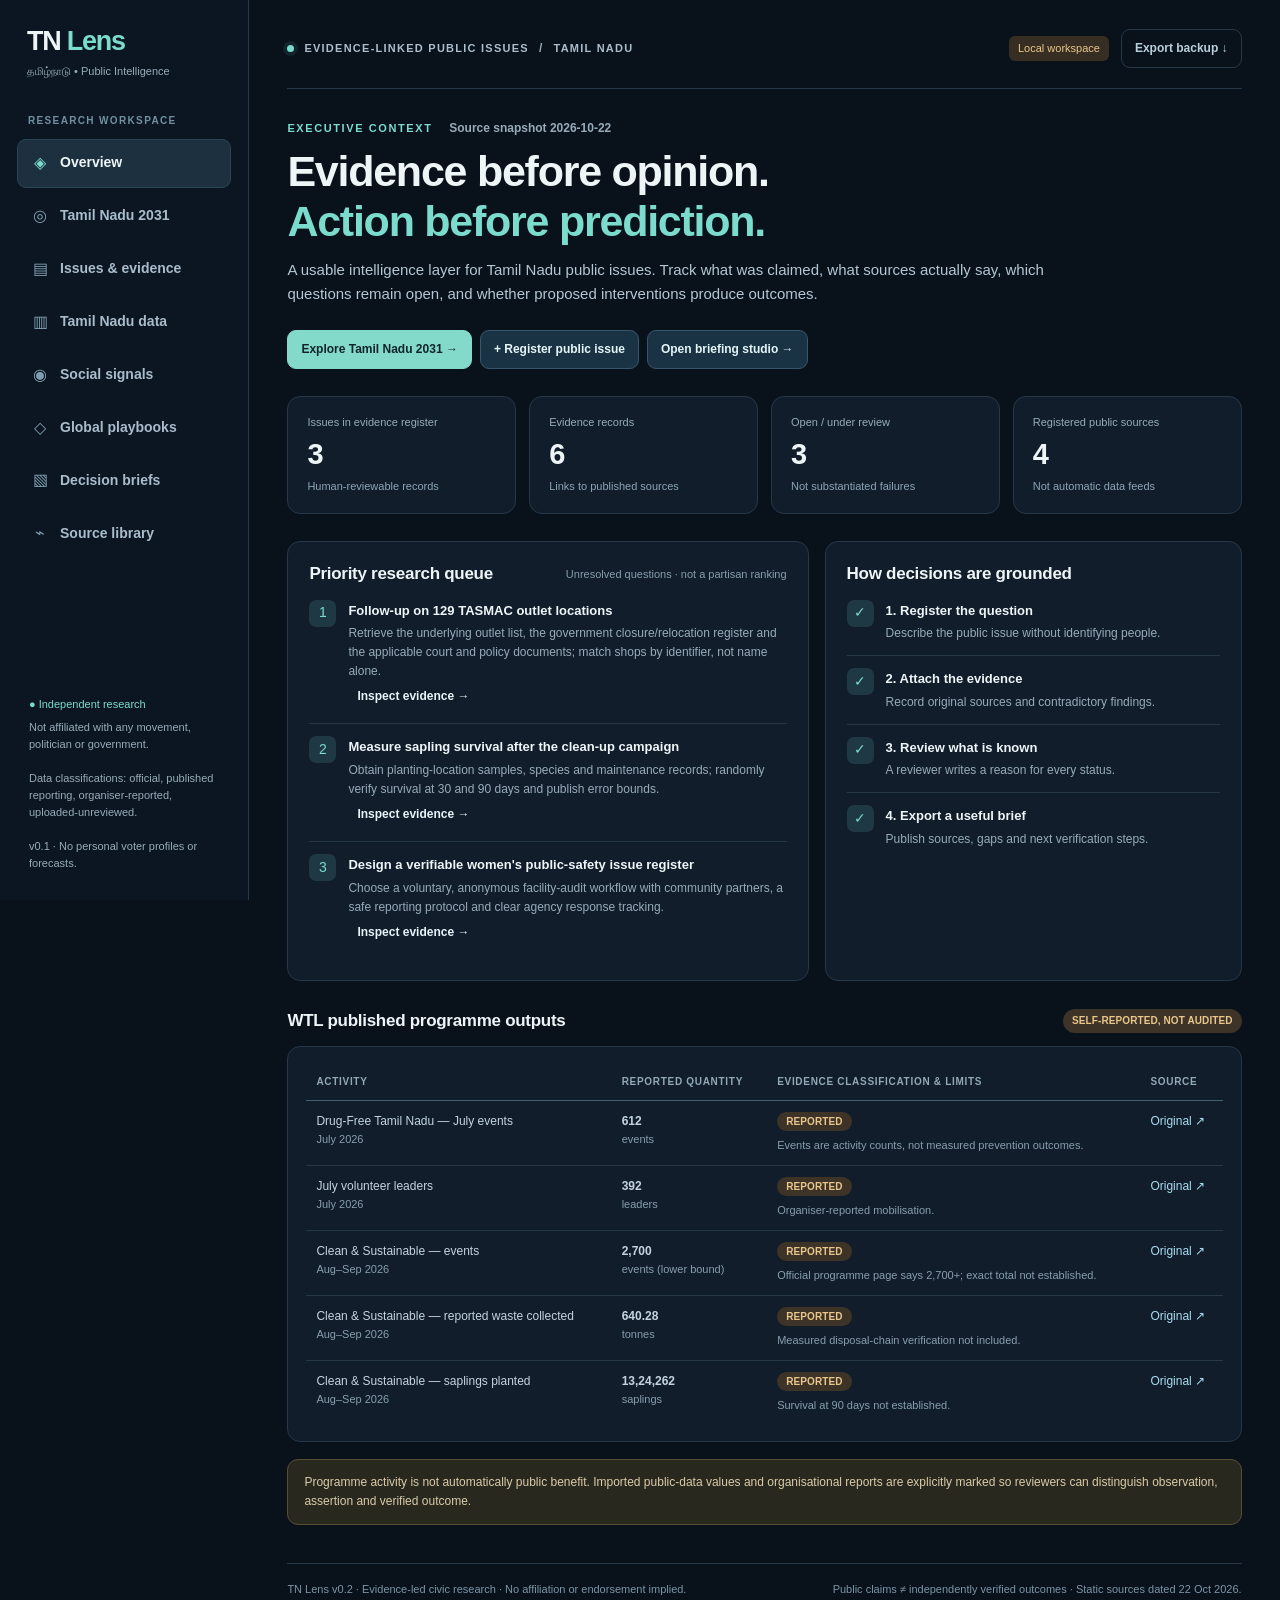
==== commit 75002275: "Introduce Tamil Nadu 2031 development outcomes and source-linked policy compacts" ====
--- a/static/index.html
+++ b/static/index.html
@@ -13,6 +13,23 @@
 @media(max-width:820px){#app{grid-template-columns:1fr}.side{height:auto;position:static;padding:13px 15px;display:block}.brandrow{display:flex;gap:12px;align-items:baseline;padding:4px 6px 12px}.logo{font-size:22px}.sidehead,.sidefoot{display:none}.nav{display:flex;overflow-x:auto;gap:4px;padding-bottom:2px}.nav button{white-space:nowrap;width:auto;min-width:fit-content;padding:9px}.nav button .symbol{display:none}.main{padding:22px 16px 40px}.top{margin-bottom:24px}.cols,.cases{grid-template-columns:1fr}.case-list{max-height:300px}.cols3{grid-template-columns:1fr 1fr}.footer{flex-direction:column}}
 @media(max-width:570px){.metrics{grid-template-columns:repeat(2,minmax(0,1fr));gap:8px}.metric{padding:13px}.metric strong{font-size:22px}.metric .label{font-size:10px}.cols3{grid-template-columns:1fr}.top-left{font-size:9px;letter-spacing:.75px}.top-right{gap:5px}.top-right .btn{font-size:11px;padding:8px}.top-right .server{display:none}.two-col-form{grid-template-columns:1fr}.modal{padding:18px}.case-detail h2{font-size:20px}.filterrow select{width:100%;max-width:100%}}
 
+
+/* Tamil Nadu 2031 development outcome compacts */
+.dev-layout{display:grid;grid-template-columns:minmax(225px,330px) minmax(0,1fr);gap:15px;align-items:start}
+.dev-goals{display:grid;gap:8px}.dev-goal{display:grid;gap:6px;text-align:left;background:var(--panel);color:var(--ink);border:1px solid var(--line);border-radius:11px;padding:15px}
+.dev-goal strong{font-size:13px;line-height:1.4}.dev-goal:hover,.dev-goal.active{border-color:var(--accent);background:var(--panel2)}
+.dev-detail{min-height:350px}.dev-detail h2{font-size:23px;margin:12px 0}.dev-detail p,.dev-detail li{font-size:12px;color:#b9ccd8;line-height:1.65}
+.dev-detail ul{padding-left:18px}.dev-detail li{margin-bottom:5px}.dev-detail .detail-label{margin-top:16px}
+.dev-indicator{border:1px solid #355465;background:#183244;border-radius:10px;padding:14px;margin:17px 0}
+.dev-indicator strong{display:block;font-size:14px;line-height:1.45;margin:6px 0}
+.dev-matrix{display:grid;grid-template-columns:1fr 1fr;gap:17px}
+.dev-stages{display:grid;grid-template-columns:repeat(4,minmax(0,1fr));gap:10px}
+.dev-step{display:flex;gap:9px;padding:14px;border:1px solid var(--line);border-radius:10px;background:var(--panel);font-size:11px;color:#c2d5e0}
+.dev-step-no{display:grid;place-items:center;width:22px;min-width:22px;height:22px;border-radius:50%;background:#20504e;color:#bbf4e5;font-weight:800}
+.dev-source{font-size:11px;margin-top:9px}
+@media(max-width:1000px){.dev-layout{grid-template-columns:1fr}.dev-goals{grid-template-columns:repeat(2,minmax(0,1fr))}.dev-stages{grid-template-columns:repeat(2,minmax(0,1fr))}}
+@media(max-width:570px){.dev-goals,.dev-matrix,.dev-stages{grid-template-columns:1fr}.dev-context .metric strong{font-size:20px}}
+
 </style>
 </head>
 <body>
@@ -22,6 +39,7 @@
     <div class="sidehead">Research workspace</div>
     <nav class="nav" aria-label="Sections">
       <button type="button" class="active" data-nav="overview"><span class="symbol">◈</span> Overview</button>
+      <button type="button" data-nav="development"><span class="symbol">◎</span> Tamil Nadu 2031</button>
       <button type="button" data-nav="issues"><span class="symbol">▤</span> Issues & evidence</button>
       <button type="button" data-nav="tndata"><span class="symbol">▥</span> Tamil Nadu data</button>
       <button type="button" data-nav="social"><span class="symbol">◉</span> Social signals</button>
@@ -41,7 +59,7 @@
       <div class="kicker">Executive context <span id="asof" class="meta" style="margin-left:12px;letter-spacing:0;text-transform:none"></span></div>
       <h1 class="page-title">Evidence before opinion.<br><span class="accent-number">Action before prediction.</span></h1>
       <p class="page-lede">A usable intelligence layer for Tamil Nadu public issues. Track what was claimed, what sources actually say, which questions remain open, and whether proposed interventions produce outcomes.</p>
-      <div class="wrap"><button class="btn primary" data-action="new-issue">+ Register public issue</button><button class="btn" data-action="go" data-view="briefs">Open briefing studio →</button></div>
+      <div class="wrap"><button class="btn primary" data-action="go" data-view="development">Explore Tamil Nadu 2031 →</button><button class="btn" data-action="new-issue">+ Register public issue</button><button class="btn" data-action="go" data-view="briefs">Open briefing studio →</button></div>
       <div class="metrics" id="overview_metrics"></div>
       <div class="cols">
         <section class="card"><div class="card-head"><h2>Priority research queue</h2><span class="fine">Unresolved questions · not a partisan ranking</span></div><div id="home_decisions"></div></section>
@@ -50,6 +68,21 @@
       <div class="section-row"><h2 class="section-title">WTL published programme outputs</h2><span class="chip reported">Self-reported, not audited</span></div>
       <div class="card slim table-wrap"><table><thead><tr><th>Activity</th><th>Reported quantity</th><th>Evidence classification & limits</th><th>Source</th></tr></thead><tbody id="home_programmes"></tbody></table></div>
       <div class="notice" style="margin-top:17px">Programme activity is not automatically public benefit. Imported public-data values and organisational reports are explicitly marked so reviewers can distinguish observation, assertion and verified outcome.</div>
+    </section>
+
+
+    <section class="view" id="view_development" aria-label="Tamil Nadu development outcomes for 2031">
+      <div class="kicker">Long-term public results · no election forecasting</div>
+      <h1 class="page-title">Tamil Nadu <span class="accent-number">2031</span></h1>
+      <p class="page-lede">Connect public intentions and independent civic aspirations to measurable improvements in Tamil Nadu, the institutions with power to act, financing constraints and verifiable results.</p>
+      <div class="notice cool">An intention is not a policy, a programme activity is not a resident outcome, and a published theme is not a politician's 2031 pledge. <b>No numerical target is asserted without baseline evidence and feasibility review.</b></div>
+      <div class="section-row"><h2 class="section-title">Dated development context</h2><span class="fine">Official / public-source historical and budget figures</span></div>
+      <div class="metrics dev-context" id="development_context"></div>
+      <div class="section-row"><h2 class="section-title">Development outcome compacts</h2><span class="fine">Select a domain to inspect implementation</span></div>
+      <div class="dev-layout"><div class="dev-goals" id="development_goals"></div><section class="card dev-detail" id="development_detail" aria-live="polite"></section></div>
+      <div class="section-row"><h2 class="section-title">How intent becomes public benefit</h2></div>
+      <div class="dev-stages" id="development_stages"></div>
+      <div class="notice" style="margin-top:18px">The platform records proposals, uncertainties and independently verifiable results. It does not measure popularity, infer votes or presume any party has endorsed these research candidates.</div>
     </section>
 
     <section class="view" id="view_issues" aria-label="Issue registry">
@@ -99,21 +132,24 @@
       <div class="section-row"><h2 class="section-title">Local prototype controls</h2></div><div class="card slim"><p class="fine">If you opened the standalone HTML file, changes persist in this browser where storage is available. Export a backup before resetting or switching devices. When served through the API, the shared workspace is kept in local SQLite.</p><button class="btn danger" data-action="reset-local">Reset local demo data</button></div>
     </section>
 
-    <footer class="footer"><span>TN Lens v0.1 · Evidence-led civic research · No affiliation or endorsement implied.</span><span>Public claims ≠ independently verified outcomes · Static sources dated 22 Oct 2026.</span></footer>
+    <footer class="footer"><span>TN Lens v0.2 · Evidence-led civic research · No affiliation or endorsement implied.</span><span>Public claims ≠ independently verified outcomes · Static sources dated 22 Oct 2026.</span></footer>
   </main>
 </div>
 <input id="csv_file" type="file" accept=".csv,text/csv" style="display:none" aria-label="CSV import">
 <div class="modal-backdrop" id="modal_backdrop" aria-hidden="true"><div class="modal" id="modal_root" role="dialog" aria-modal="true" aria-label="Edit research record"></div></div>
 <div id="toast" class="toast" role="status" aria-live="polite"></div>
 <script type="application/json" id="seed-data">{"metadata":{"name":"TN Lens","subtitle":"Public issues intelligence for Tamil Nadu","snapshot_as_of":"2026-10-22","editorial_policy":"Public-source research only. No voter profiling, political microtargeting, persuasion scoring or election forecasts. Programme figures are identified as organiser-reported, never audited by default.","affiliation":"Independent prototype. Not affiliated with We The Leaders, K. Annamalai or any government body."},"districts":["Ariyalur","Chengalpattu","Chennai","Coimbatore","Cuddalore","Dharmapuri","Dindigul","Erode","Kallakurichi","Kancheepuram","Kanniyakumari","Karur","Krishnagiri","Madurai","Mayiladuthurai","Nagapattinam","Namakkal","The Nilgiris","Perambalur","Pudukkottai","Ramanathapuram","Ranipet","Salem","Sivaganga","Tenkasi","Thanjavur","Theni","Thoothukudi","Tiruchirappalli","Tirunelveli","Tirupathur","Tiruppur","Tiruvallur","Tiruvannamalai","Tiruvarur","Vellore","Viluppuram","Virudhunagar"],"election":{"title":"2026 Tamil Nadu Legislative Assembly — declared seats","total_seats":234,"source_label":"Election Commission of India — detailed 2026 results","source_url":"https://www.eci.gov.in/eci-backend/public/all_files/election_report/General_Election_to_the_Legislative_Assembly_of_Tamil_Nadu_2026_2026/10-Detailed_Results_1778165153.pdf","data_type":"historical_official","notes":"Historical seat results; not current Assembly strength and not a forecast.","seats":[{"party":"TVK","seats":108},{"party":"DMK","seats":59},{"party":"AIADMK","seats":47},{"party":"INC","seats":5},{"party":"PMK","seats":4},{"party":"IUML","seats":2},{"party":"VCK","seats":2},{"party":"CPI","seats":2},{"party":"CPI(M)","seats":2},{"party":"BJP","seats":1},{"party":"DMDK","seats":1},{"party":"AMMK","seats":1}]},"programme_metrics":[{"id":"m1","label":"Drug-Free Tamil Nadu — July events","value":612,"unit":"events","period":"July 2026","verification":"organiser_reported","source_label":"We The Leaders August 2026 newsletter","source_url":"https://www.wetheleader.org/newsletter-august-2026","caveat":"Events are activity counts, not measured prevention outcomes."},{"id":"m2","label":"July volunteer leaders","value":392,"unit":"leaders","period":"July 2026","verification":"organiser_reported","source_label":"We The Leaders August 2026 newsletter","source_url":"https://www.wetheleader.org/newsletter-august-2026","caveat":"Organiser-reported mobilisation."},{"id":"m3","label":"Clean & Sustainable — events","value":2700,"unit":"events (lower bound)","period":"Aug–Sep 2026","verification":"organiser_reported","source_label":"We The Leaders theme report","source_url":"https://www.wetheleader.org/theme-detail","caveat":"Official programme page says 2,700+; exact total not established."},{"id":"m4","label":"Clean & Sustainable — reported waste collected","value":640.28,"unit":"tonnes","period":"Aug–Sep 2026","verification":"organiser_reported","source_label":"We The Leaders theme report","source_url":"https://www.wetheleader.org/theme-detail","caveat":"Measured disposal-chain verification not included."},{"id":"m5","label":"Clean & Sustainable — saplings planted","value":1324262,"unit":"saplings","period":"Aug–Sep 2026","verification":"organiser_reported","source_label":"We The Leaders theme report","source_url":"https://www.wetheleader.org/theme-detail","caveat":"Survival at 90 days not established."}],"district_highlights":[{"district":"Madurai","value":51,"label":"July WTL events","verification":"organiser_reported","source_url":"https://www.wetheleader.org/newsletter-august-2026"},{"district":"Chennai","value":41,"label":"July WTL events","verification":"organiser_reported","source_url":"https://www.wetheleader.org/newsletter-august-2026"},{"district":"Coimbatore","value":40,"label":"July WTL events","verification":"organiser_reported","source_url":"https://www.wetheleader.org/newsletter-august-2026"}],"issues":[{"id":"issue_tasmac_129","title":"Follow-up on 129 TASMAC outlet locations","category":"Public health & regulation","district":"Statewide","summary":"WTL published a ground-verification report alleging 129 shops within a 500m radius of protected locations. A policy response and outlet-level outcomes need independent examination. Distinguish the general Rule 8 distances from the separate 2026 executive directive.","status":"needs_verification","opened_on":"2026-08-01","next_step":"Retrieve the underlying outlet list, the government closure/relocation register and the applicable court and policy documents; match shops by identifier, not name alone.","evidence":[{"id":"ev_tasmac_1","source_label":"WTL policy-papers library — August ground report","source_url":"https://www.wetheleader.org/policy-papers","source_type":"organisation","published_on":"2026-08-01","finding":"WTL says it documented 129 outlets and submitted a formal representation.","stance":"claim"},{"id":"ev_tasmac_2","source_label":"The New Indian Express — May directive","source_url":"https://www.newindianexpress.com/states/tamil-nadu/2026/May/12/tn-government-orders-closure-of-717-tasmac-shops-near-schools-temples-and-bus-depots","source_type":"reporting","published_on":"2026-05-13","finding":"Reports an executive order identifying 717 shops for closure on a 500m criterion.","stance":"context"},{"id":"ev_tasmac_3","source_label":"The New Indian Express — June closure update","source_url":"https://timesofindia.indiatimes.com/city/chennai/107-tasmac-outlets-closed-on-friday-to-meet-cm-vijays-717-target-82-in-chennai-region-290-in-madurai-region/articleshow/131539901.cms","source_type":"reporting","published_on":"2026-06-06","finding":"Times of India reports the government said all 717 designated shops had been closed after corrections to the list.","stance":"context"},{"id":"ev_tasmac_4","source_label":"DT Next — August Assembly response","source_url":"https://www.dtnext.in/amp/story/news/tamilnadu/will-shift-all-tasmac-outlets-violating-distance-norms-assures-minister-vignesh","source_type":"reporting","published_on":"2026-08-08","finding":"Minister reported 717 closures and promised further relocations for outstanding violations. Does not establish disposition of WTL's separate list of 129.","stance":"context"}]},{"id":"issue_sapling_survival","title":"Measure sapling survival after the clean-up campaign","category":"Environment","district":"Statewide","summary":"WTL reports 13,24,262 saplings planted during August–September. Planting count alone does not measure survival, site suitability or sustained ecological benefit.","status":"needs_verification","opened_on":"2026-09-30","next_step":"Obtain planting-location samples, species and maintenance records; randomly verify survival at 30 and 90 days and publish error bounds.","evidence":[{"id":"ev_tree_1","source_label":"WTL Clean and Sustainable Tamil Nadu theme report","source_url":"https://www.wetheleader.org/theme-detail","source_type":"organisation","published_on":"2026-09-30","finding":"Programme reports 13,24,262 planted trees and 640.28 tonnes of collected waste.","stance":"claim"}]},{"id":"issue_women_safety","title":"Design a verifiable women's public-safety issue register","category":"Safety & public services","district":"Statewide","summary":"The WTL October theme concerns women’s safety and empowerment. A neutral record could track public facility issues without collecting identifying victim stories.","status":"open_question","opened_on":"2026-10-01","next_step":"Choose a voluntary, anonymous facility-audit workflow with community partners, a safe reporting protocol and clear agency response tracking.","evidence":[{"id":"ev_women_1","source_label":"WTL October policy paper","source_url":"https://www.wetheleader.org/policy-papers","source_type":"organisation","published_on":"2026-10-01","finding":"WTL lists women’s safety and empowerment as an October programme theme.","stance":"context"}]}],"playbooks":[{"id":"fixmystreet","name":"FixMyStreet","region":"United Kingdom","mechanism":"Location-based civic issue reporting with routing to responsible authorities and publicly visible updates.","tn_pilot":"Pilot streetlights, drains and solid-waste issues in one consenting municipality. Build around existing grievance channels.","metrics":["Correctly routed reports (%)","Median acknowledgement days","Evidence-backed resolution rate (%)"],"constraints":["Government participation is not assumed","Tamil-language and assisted offline intake","No publication of personal complainant details"],"source_label":"mySociety official source code","source_url":"https://github.com/mysociety/fixmystreet"},{"id":"decidim","name":"Decidim","region":"Barcelona, Spain","mechanism":"Transparent public proposals, deliberation and documented decisions across online/offline processes.","tn_pilot":"Run an open panchayat-priorities consultation and publish decisions and reasons for accepting or rejecting proposals.","metrics":["Number of considered proposals","Published decision explanations (%)","Participant access through assisted/offline channels"],"constraints":["Consultations do not equal statistically representative opinion","Translation and moderation capacity","Institutional response commitment"],"source_label":"Decidim platform","source_url":"https://decidim.org/"},{"id":"vtaiwan","name":"vTaiwan / Pol.is","region":"Taiwan","mechanism":"Deliberation to surface points of agreement/disagreement across public policy proposals.","tn_pilot":"Hold an open youth-skilling deliberation combining online ideas with meetings and a published report.","metrics":["Distinct themes considered","Transparent response to proposals (%)","Participant diversity assessed without identity profiling"],"constraints":["Self-selection bias","Facilitator skill and community accessibility","Proposals require institutional follow-through"],"source_label":"vTaiwan information site","source_url":"https://info.vtaiwan.tw/"}],"sources":[{"id":"src_eci","name":"Election Commission — Tamil Nadu 2026 detailed results","type":"government","url":"https://www.eci.gov.in/eci-backend/public/all_files/election_report/General_Election_to_the_Legislative_Assembly_of_Tamil_Nadu_2026_2026/10-Detailed_Results_1778165153.pdf","scope":"Historical electoral results","verified_as_of":"2026-10-22"},{"id":"src_nfhs","name":"IIPS — NFHS-6 publication centre","type":"government","url":"https://www.nfhsiips.in/nfhsuser/release-details.php","scope":"District public-health fact sheets; values not ingested yet","verified_as_of":"2026-10-22"},{"id":"src_wtl","name":"We The Leaders — impact reports","type":"organisation","url":"https://www.wetheleader.org/impact","scope":"Organiser self-reported activities; not independent impact measurement","verified_as_of":"2026-10-22"},{"id":"src_tn","name":"Tamil Nadu Department of Economics and Statistics","type":"government","url":"https://des.tn.gov.in/","scope":"Government statistical handbooks and reports; values not ingested yet","verified_as_of":"2026-10-22"}]}</script>
+<script type="application/json" id="development-data">{"metadata":{"title":"TN Lens · Tamil Nadu 2031 Development","as_of":"2026-10-22","status":"Independent, unendorsed research framework","description":"From public intentions and civic aspirations to measurable resident outcomes, feasible policies, pilots and verifiable accountability. No voter targeting or election forecasting."},"context":[{"id":"gsdp","label":"Projected Tamil Nadu GSDP","value":"₹40.67 lakh crore","period":"FY 2026–27 budget estimate","source_url":"https://prsindia.org/budgets/states/tamil-nadu-budget-analysis-2026-27","caveat":"Current-price economic projection, not realised household income."},{"id":"spending","label":"Expenditure excluding debt repayment","value":"₹4.73 lakh crore","period":"FY 2026–27 budget estimate","source_url":"https://prsindia.org/budgets/states/tamil-nadu-budget-analysis-2026-27","caveat":"Total planned net spending, not discretionary funding for new policies."},{"id":"committed","label":"Committed spending / revenue receipts","value":"61%","period":"FY 2026–27 budget estimate","source_url":"https://prsindia.org/budgets/states/tamil-nadu-budget-analysis-2026-27","caveat":"Salary, pensions and interest; limits fiscal room."},{"id":"sdg","label":"Tamil Nadu SDG Index","value":"78 / 100","period":"2023–24 historical index","source_url":"https://www.pib.gov.in/PressReleasePage.aspx?PRID=2032859","caveat":"Dated 2023–24 measure, not a 2026 status assessment."}],"outcomes":[{"id":"livelihoods","title":"Productive jobs and real earnings","domain":"Economic opportunity","intent":"Create durable livelihoods and rising household earning capacity","intent_class":"illustrative_unendorsed","intent_attribution":"Independent research candidate; not a statement or pledge by WTL","intent_source_url":null,"outcome":"More residents experience secure productive employment and real income growth","north_star":{"indicator":"Comparable inflation-adjusted earnings and sustained job retention","source_to_validate":"MoSPI PLFS, Tamil Nadu state statistics and independently validated cohort results","baseline":null,"target_2031":null},"policy_levers":["Employer-linked training","Transport links to employment centres","MSME productivity and market access"],"delivery_actors":["State skilling and industry departments","Employers and educational institutions","Transport and local authorities"],"constraints":["Programme attendance does not establish sustained employment","District earnings may lack a comparable dataset","Pilot costs and job displacement effects require examination"],"pilot":"Verify six-month employment retention for one consent-based skilling cohort","next_evidence":"Confirm the methodology and coverage of an official employment and earnings baseline."},{"id":"learning","title":"School learning and future opportunity","domain":"Education","intent":"Enable stronger foundational learning and pathways to productive life","intent_class":"illustrative_unendorsed","intent_attribution":"Independent research candidate; not a statement or pledge by WTL","intent_source_url":null,"outcome":"More children demonstrate learning gains and successful transitions","north_star":{"indicator":"Comparable foundational learning proficiency and progress","source_to_validate":"National Achievement Survey, state assessment sources and UDISE+","baseline":null,"target_2031":null},"policy_levers":["Foundational remediation","Teacher support and feedback","Accessible learning and transport"],"delivery_actors":["School Education Department","District education officers","Participating schools"],"constraints":["Do not publish child-level identifiable records","Test design must be comparable","Causal claims require careful evaluation"],"pilot":"Pilot permission-based learning support with baseline and comparable follow-up assessments","next_evidence":"Select one publicly documented and comparable assessment series."},{"id":"health","title":"Dependable primary care and prevention","domain":"Public health","intent":"Make essential preventive and primary healthcare reliable and accessible","intent_class":"illustrative_unendorsed","intent_attribution":"Independent research candidate; not a statement or pledge by WTL","intent_source_url":null,"outcome":"Better continuity of basic care without collecting private medical histories","north_star":{"indicator":"Aggregated service availability and care-continuity indicators","source_to_validate":"NFHS district fact sheets and Tamil Nadu official health data","baseline":null,"target_2031":null},"policy_levers":["Essential supply reliability","Referral follow-through","Transparent facility service standards"],"delivery_actors":["Health and Family Welfare Department","Public-health institutions","Independent reviewers"],"constraints":["Do not collect identifiable patient information","Administrative throughput differs from population health outcomes","Service data needs coverage checks"],"pilot":"Audit facility service reliability in a cooperating area and publish only aggregate findings","next_evidence":"Ingest a small set of dated comparable official district health indicators."},{"id":"water","title":"Reliable water and climate resilience","domain":"Water & climate","intent":"Improve reliable safe water delivery and reduce disruption from floods and droughts","intent_class":"illustrative_unendorsed","intent_attribution":"Independent research candidate; not a statement or pledge by WTL","intent_source_url":null,"outcome":"More households experience reliable water and fewer days of service interruption","north_star":{"indicator":"Verified water service continuity and quality compliance","source_to_validate":"Municipal water utilities and state water / public health statistics","baseline":null,"target_2031":null},"policy_levers":["Leakage reduction","Regular quality testing","Drainage and contingency planning"],"delivery_actors":["Water supply boards","Local governments","Relevant state agencies"],"constraints":["Connection totals are not service continuity","Weather and rainfall require contextual controls","Operating and capital funding differ"],"pilot":"Measure water quality and interruption hours with one consenting service provider","next_evidence":"Find published municipal water-continuity and quality measurement standards."},{"id":"environment","title":"Environmental outcomes, not event counts","domain":"Ecology & clean places","intent":"Clean and Sustainable Tamil Nadu — published programme theme","intent_class":"published_theme_not_pledge","intent_attribution":"WTL published programme theme, not a quantified 2031 pledge","intent_source_url":"https://www.wetheleader.org/policy-papers","outcome":"More surviving suitable trees and documented waste-disposal outcomes","north_star":{"indicator":"Independently measured survival after 90 and 180 days","source_to_validate":"WTL site records, local land and forestry records, independent random sampling","baseline":null,"target_2031":null},"policy_levers":["Native-species suitability","Recorded aftercare","Waste disposal-chain verification"],"delivery_actors":["Community organisers","Local environmental authorities where involved","Independent ecological reviewers"],"constraints":["Organisation planting totals are outputs, not impact","Convenience samples cannot establish state outcomes","Land rights and aftercare may constrain follow-through"],"pilot":"Sample recorded planting sites at random and publish method, uncertainty and survival","next_evidence":"Obtain a site-level sampling frame and repeat measurements."},{"id":"safety","title":"Accessible and safer public facilities","domain":"Public safety and inclusion","intent":"Women Safety and Empowerment — published programme theme","intent_class":"published_theme_not_pledge","intent_attribution":"WTL published programme theme, not a quantified 2031 pledge","intent_source_url":"https://www.wetheleader.org/policy-papers","outcome":"Public spaces and services address observable access and safety defects","north_star":{"indicator":"Verified repair of public-facility defects within published service standards","source_to_validate":"Municipal asset and maintenance registers, audited public facilities","baseline":null,"target_2031":null},"policy_levers":["Accessible facility design","Maintenance routing and accountability","Aggregate response-time reporting"],"delivery_actors":["Urban local bodies","Transit operators","Public works and safety agencies"],"constraints":["A facility audit is not a measure of crime prevalence","Never expose victim records or personal locations","Survey evidence must be interpreted carefully"],"pilot":"With municipal consent audit streetlights and transit waiting areas with no personal reports","next_evidence":"Agree a public facility standard and follow the official repair process."},{"id":"services","title":"Public services with verified resolution","domain":"Governance and fiscal delivery","intent":"Ensure public institutions can be held to transparent and measurable service standards","intent_class":"illustrative_unendorsed","intent_attribution":"Independent research candidate; not a statement or pledge by WTL","intent_source_url":null,"outcome":"More public-service problems are resolved with durable, independently checked outcomes","north_star":{"indicator":"Verified complaint resolution and elapsed response time","source_to_validate":"Local grievance portals, public works completion reports and independent outcome checks","baseline":null,"target_2031":null},"policy_levers":["Clear service ownership","Public status and response standards","Maintenance and follow-up audits"],"delivery_actors":["Municipalities and panchayats","Line departments","Independent researchers and residents"],"constraints":["Closing a ticket is not proof of resolved service","Existing authorities must agree to participate","Financial and privacy controls are required"],"pilot":"Cooperate with one local authority on streetlight or drainage case closure verification","next_evidence":"Confirm an institutional counterpart, baseline throughput and resolution definition."}],"stages":["Publicly stated intention or clearly labelled independent aspiration","State / district starting point and source quality","Resident outcome and measurable indicators","Policy alternatives, legal powers and responsible institutions","Fiscal cost, trade-offs and implementation conditions","Small voluntary pilot and independently reviewable comparison","Observed public benefit, contrary evidence and corrections"],"safeguards":["No political endorsement or fictional candidate pledge","No inferred voter preferences, scores or election forecasts","No implied causality from event or engagement counts","Keep unverified baselines and future numerical targets empty","Avoid identifiable health, safety, education and personal records"]}</script>
 <script>
 /* TN Lens v0.1 — portable, public-source civic research workspace. */
 (() => {
 'use strict';
 const BOOT=JSON.parse(document.getElementById('seed-data').textContent);
+const DEVELOPMENT=JSON.parse(document.getElementById('development-data').textContent);
 const STORAGE_KEY='tn-lens-v01-local';
 const STATUSES=['open_question','needs_verification','in_review','corroborated','disputed','resolved'];
 const PLATFORMS={X:['x.com','twitter.com'],Instagram:['instagram.com'],YouTube:['youtube.com','youtu.be'],Facebook:['facebook.com','fb.com'],LinkedIn:['linkedin.com'],Threads:['threads.net']};
+let developmentSelected='environment';
 let appData,mode='local',selectedIssue='issue_tasmac_129',selectedBrief='issue_tasmac_129',issueQuery='',issueStatus='all',districtChoice='All districts',csvTarget='social',toastTimer;
 const $=id=>document.getElementById(id);
 const clone=o=>JSON.parse(JSON.stringify(o));
@@ -137,7 +173,45 @@
 }
 function navigate(view){document.querySelectorAll('[data-nav]').forEach(n=>{const on=n.dataset.nav===view;n.classList.toggle('active',on);n.setAttribute('aria-current',on?'page':'false');});document.querySelectorAll('.view').forEach(v=>v.classList.toggle('active',v.id==='view_'+view));window.scrollTo(0,0);}
 function badge(s){return `<span class="chip ${h(s)}">${label(s)}</span>`;}
-function renderAll(){renderOverview();renderIssues();renderData();renderSocial();renderPlaybooks();renderBriefs();renderSources();}
+function renderAll(){renderDevelopment();renderOverview();renderIssues();renderData();renderSocial();renderPlaybooks();renderBriefs();renderSources();}
+function makeDevelopmentNote(g){
+  if(!g)return "# No development goal selected";
+  const bullets=a=>a.map(x=>"- "+x).join("\n");
+  const n=g.north_star;
+  return "# TN Lens 2031 · "+g.title+"\n\nIndependent public research draft · "+DEVELOPMENT.metadata.as_of+"\n\n"+
+    "**Provenance:** "+g.intent_attribution+"\n**Intent / suggested aspiration:** "+g.intent+"\n"+
+    (g.intent_source_url?"**Published theme:** "+g.intent_source_url+"\n":"")+
+    "\n## Resident outcome\n"+g.outcome+
+    "\n\n## Measurement contract\n- Indicator: "+n.indicator+"\n- Source to validate: "+n.source_to_validate+
+    "\n- Baseline: Not yet verified\n- 2031 quantitative target: Not set\n"+
+    "\n## Possible policy levers\n"+bullets(g.policy_levers)+"\n\n## Responsible institutions / partners\n"+bullets(g.delivery_actors)+
+    "\n\n## Small testable pilot\n"+g.pilot+"\n\n## Constraints, risks and costs\n"+bullets(g.constraints)+
+    "\n\n## Next evidence request\n"+g.next_evidence+"\n\n## Dated state context\n"+
+    bullets(DEVELOPMENT.context.map(x=>x.label+": "+x.value+" ("+x.period+"), "+x.source_url))+
+    "\n\n---\nIndependent research, not a movement endorsement or government commitment. No election prediction or voter profiling.\n";
+}
+function renderDevelopment(){
+  const context=DEVELOPMENT.context, goals=DEVELOPMENT.outcomes;
+  const safe=goals.some(g=>g.id===developmentSelected);
+  if(!safe)developmentSelected=goals[0].id;
+  $("development_context").innerHTML=context.map(x=>`<div class="metric"><div class="label">${h(x.label)}</div><strong>${h(x.value)}</strong><small>${h(x.period)}</small><p class="fine" style="margin:9px 0 0">${h(x.caveat)}</p><div class="dev-source">${link(x.source_url,"Source ↗")}</div></div>`).join("");
+  $("development_goals").innerHTML=goals.map(g=>`<button class="dev-goal ${g.id===developmentSelected?"active":""}" type="button" data-action="select-development" data-id="${h(g.id)}"><span class="fine">${h(g.domain)}</span><strong>${h(g.title)}</strong><span class="fine">Baseline & 2031 target: pending verification</span></button>`).join("");
+  const g=goals.find(x=>x.id===developmentSelected), n=g.north_star;
+  $("development_detail").innerHTML=`
+  <div class="wrap" style="align-items:center;justify-content:space-between"><span class="kicker">2031 outcome compact</span><span class="chip">Unendorsed research</span></div>
+  <h2>${h(g.title)}</h2>
+  <div class="detail-label">Political intention / public aspiration</div><p>${h(g.intent)}</p><p class="fine">${h(g.intent_attribution)}</p>
+  ${g.intent_source_url?link(g.intent_source_url,"Inspect published theme ↗"):"<p class='fine'>Independently proposed example, not attributed to any political actor.</p>"}
+  <div class="detail-label">Intended public development outcome</div><p>${h(g.outcome)}</p>
+  <div class="dev-indicator"><div class="fine">Measurable outcome · official baseline pending</div><strong>${h(n.indicator)}</strong><div class="fine">Potential data source: ${h(n.source_to_validate)}</div><span class="chip open_question">No invented 2031 target</span></div>
+  <div class="dev-matrix"><div><div class="detail-label">Possible policy mechanisms</div><ul>${g.policy_levers.map(x=>`<li>${h(x)}</li>`).join("")}</ul></div>
+  <div><div class="detail-label">Institutions / authority</div><ul>${g.delivery_actors.map(x=>`<li>${h(x)}</li>`).join("")}</ul></div></div>
+  <div class="detail-label">Testable local experiment</div><p>${h(g.pilot)}</p>
+  <div class="detail-label">Trade-offs and constraints</div><ul>${g.constraints.map(x=>`<li>${h(x)}</li>`).join("")}</ul>
+  <div class="detail-label">Next public evidence</div><p>${h(g.next_evidence)}</p>
+  <button class="btn primary" data-action="download-development" type="button">Download development note ↓</button>`;
+  $("development_stages").innerHTML=DEVELOPMENT.stages.map((s,i)=>`<div class="dev-step"><span class="dev-step-no">${i+1}</span><span>${h(s)}</span></div>`).join("");
+}
 function renderOverview(){
  const n=appData.issues.length,e=appData.issues.reduce((sum,i)=>sum+i.evidence.length,0),u=appData.issues.filter(i=>!['resolved','corroborated'].includes(i.status)).length;
  $('overview_metrics').innerHTML=`<div class="metric"><div class="label">Issues in evidence register</div><strong>${fmt(n)}</strong><small>Human-reviewable records</small></div><div class="metric"><div class="label">Evidence records</div><strong>${fmt(e)}</strong><small>Links to published sources</small></div><div class="metric"><div class="label">Open / under review</div><strong>${fmt(u)}</strong><small>Not substantiated failures</small></div><div class="metric"><div class="label">Registered public sources</div><strong>${fmt(appData.sources.length)}</strong><small>Not automatic data feeds</small></div>`;
@@ -329,6 +403,8 @@
  try{
   switch(b.dataset.action){
    case 'go':navigate(b.dataset.view);break;
+   case 'select-development':developmentSelected=b.dataset.id;renderDevelopment();break;
+   case 'download-development':{const g=DEVELOPMENT.outcomes.find(x=>x.id===developmentSelected);if(g)download('tn-lens-2031-'+g.id+'.md',makeDevelopmentNote(g),'text/markdown');break;}
    case 'show-issue':selectedIssue=b.dataset.id;issueQuery='';issueStatus='all';renderIssues();navigate('issues');break;
    case 'select-issue':selectedIssue=b.dataset.id;renderCaseList();renderCaseDetail();break;
    case 'select-brief':selectedBrief=b.dataset.id;renderBriefs();break;
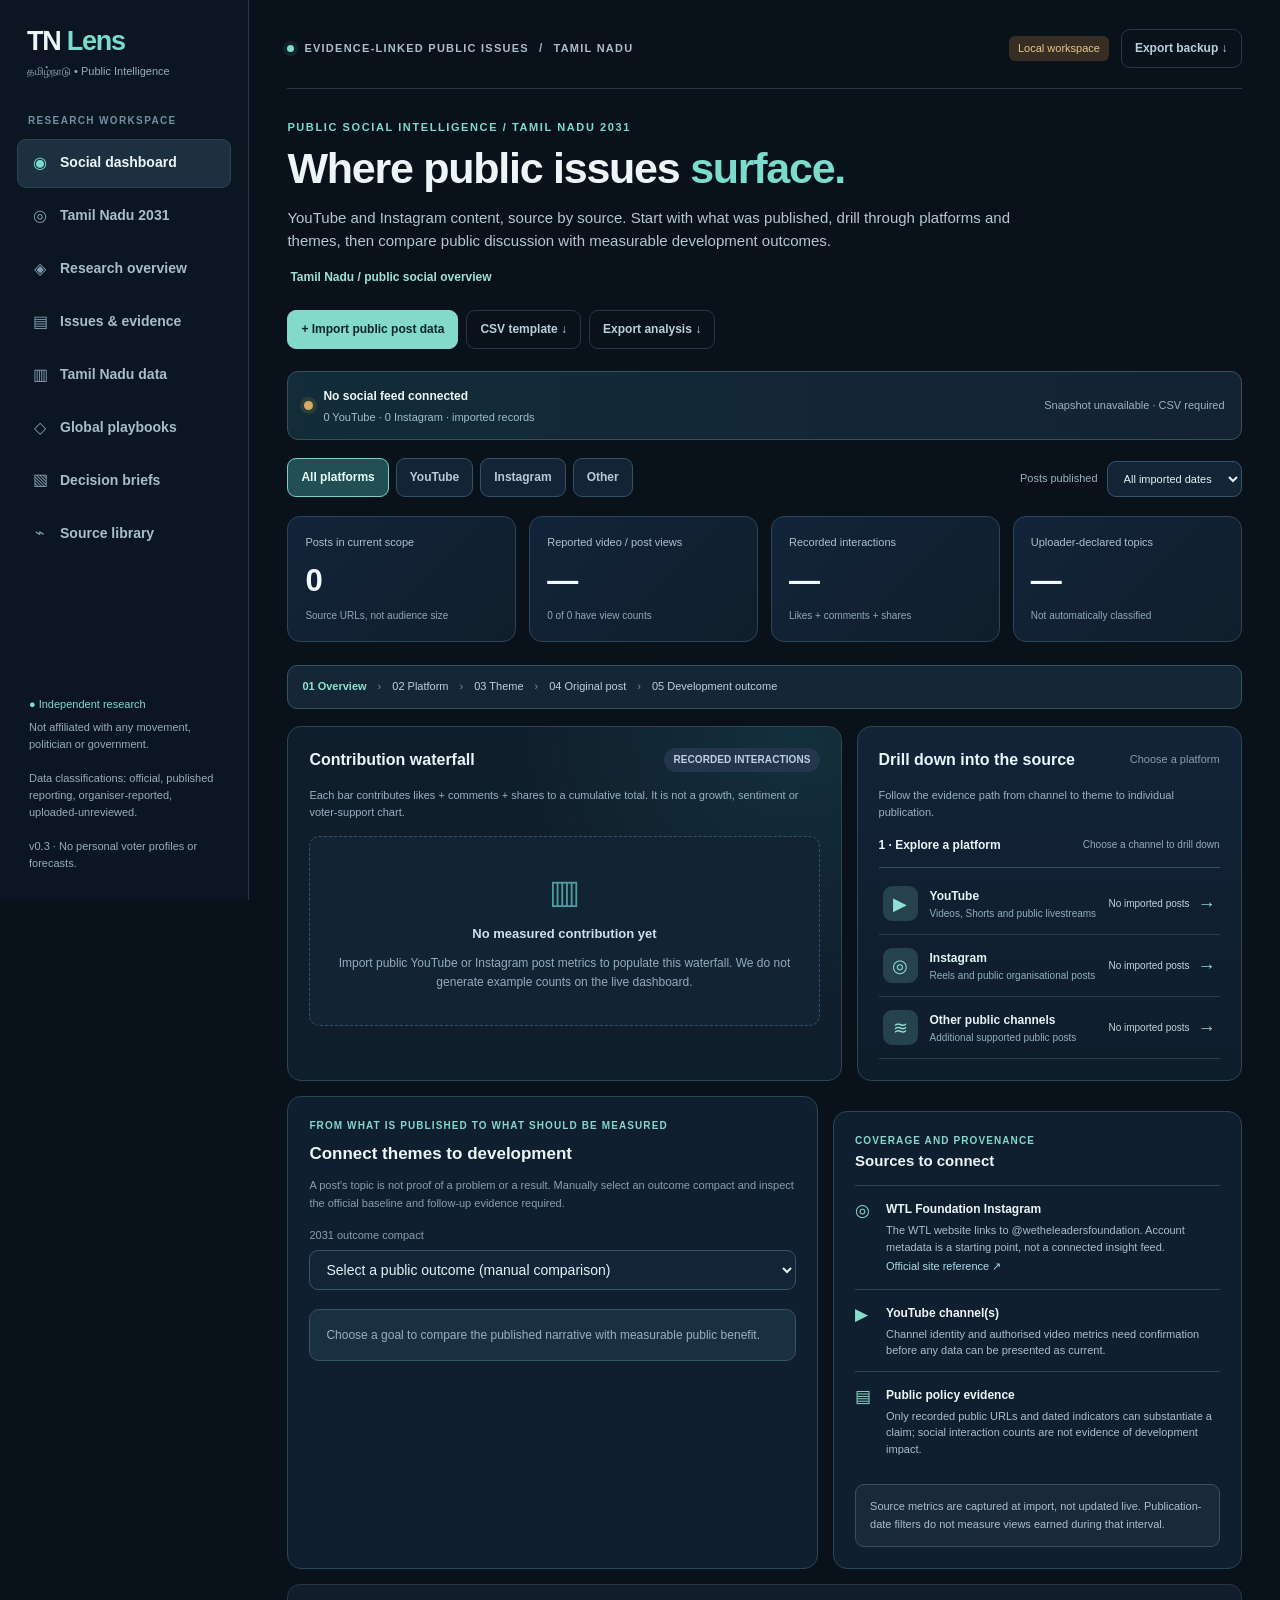
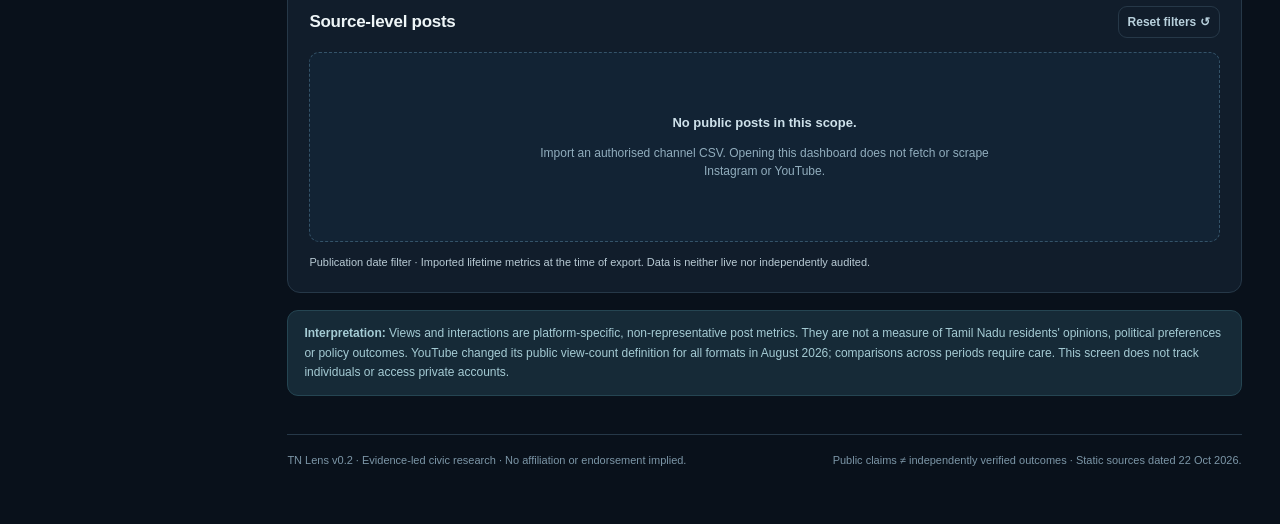
==== commit 0f2b96f1: "Build social-first YouTube/Instagram waterfall dashboard with source drilldowns" ====
--- a/static/index.html
+++ b/static/index.html
@@ -30,6 +30,58 @@
 @media(max-width:1000px){.dev-layout{grid-template-columns:1fr}.dev-goals{grid-template-columns:repeat(2,minmax(0,1fr))}.dev-stages{grid-template-columns:repeat(2,minmax(0,1fr))}}
 @media(max-width:570px){.dev-goals,.dev-matrix,.dev-stages{grid-template-columns:1fr}.dev-context .metric strong{font-size:20px}}
 
+/* Social-first cascade dashboard. Responsive, source-first, no invented data. */
+.social-hero{display:flex;justify-content:space-between;align-items:flex-start;gap:22px;margin-bottom:22px;flex-wrap:wrap}
+.social-hero h1{margin:8px 0 12px}
+.social-hero .page-lede{margin-bottom:13px;max-width:730px}
+.social-hero .wrap{align-items:center;justify-content:flex-end}
+.social-breadcrumbs{display:flex;flex-wrap:wrap;align-items:center;gap:7px;margin-top:13px;font-size:12px;color:var(--muted)}
+.social-breadcrumbs button{background:none;border:0;color:#9fe1d5;padding:2px 3px;font-size:12px;font-weight:660;cursor:pointer}
+.social-breadcrumbs button:hover{text-decoration:underline}.social-chevron{color:#59778c}.social-crumb-current{color:var(--ink)}
+.social-source-bar{display:flex;align-items:center;gap:10px;border:1px solid #36505e;background:linear-gradient(90deg,#122c38,#142232);padding:13px 16px;border-radius:11px;min-height:62px;margin:16px 0}
+.social-source-bar strong{font-size:12px}.social-status-sub{display:block;color:#a4becc;font-size:11px;margin-top:2px}.social-led{width:9px;height:9px;min-width:9px;background:#d7ab62;border-radius:50%;box-shadow:0 0 0 4px #d7ab6220}
+.social-status-last{margin-left:auto;color:#9bb4c1;font-size:11px;text-align:right}
+.social-toolbar{display:flex;align-items:end;justify-content:space-between;gap:14px;margin:18px 0;flex-wrap:wrap}
+.social-platform-switch{display:flex;flex-wrap:wrap;gap:7px}.social-platform-switch button{border:1px solid #365165;background:#142437;color:#b6cbd6;padding:9px 13px;font-size:12px;border-radius:9px;font-weight:680}
+.social-platform-switch button.active,.social-platform-switch button:hover{background:#214f54;border-color:#77d2c4;color:#eafffb}
+.social-period{display:flex;align-items:center;gap:9px;font-size:11px;color:#9cb2c1}
+.social-period select,#social_goal_filter{border:1px solid #375568;border-radius:9px;background:#122436;color:#e3f2f7;padding:10px 12px;max-width:100%}
+.social-kpis{display:grid;grid-template-columns:repeat(4,minmax(0,1fr));gap:13px;margin:19px 0 23px}
+.social-kpi{background:linear-gradient(135deg,#12243a,#111e2b);border:1px solid #2e4555;border-radius:13px;padding:18px 17px;min-width:0}
+.social-kpi-label{font-size:11px;line-height:1.4;color:#adc1ce}.social-kpi strong{display:block;font-size:clamp(23px,2.7vw,31px);color:#f3fafb;margin:7px 0 4px;letter-spacing:-.6px}
+.social-kpi-note{font-size:10px;color:#8fa8b8;line-height:1.4}
+.social-water-layout{display:grid;grid-template-columns:minmax(0,1.18fr) minmax(320px,.82fr);gap:15px;align-items:stretch}
+.social-panel{border:1px solid #2b4654;background:#101f2f;border-radius:14px;padding:21px;min-width:0;min-height:340px}
+.social-panel h2{font-size:16px;margin:0;color:#e9f6fa}.social-panel-lede{font-size:11px;color:#97b1c0;margin:6px 0 14px;line-height:1.6}
+.social-chart-card{background:radial-gradient(circle at 92% 0%,#16404a88,transparent 46%),#101e2b}
+.social-drill-card{background:linear-gradient(180deg,#122438,#0f1c2a)}
+.water-title{color:#d9e9f0;font-size:12px;font-weight:750;display:flex;justify-content:space-between;gap:12px;flex-wrap:wrap;margin:8px 0 17px}
+.water-scroll{width:100%;max-width:100%;overflow-x:auto;scrollbar-color:#466579 #112334}.social-water-svg{min-width:650px;display:block}
+.social-water-svg text{fill:#cbdfea;font:11px/1.3 Inter,Arial,sans-serif}.social-water-svg text.water-value{font-weight:730;fill:#e7f5f6}.social-water-svg text.water-label{fill:#90afbe;font-size:10px}
+.social-blank{display:flex;min-height:190px;align-items:center;justify-content:center;flex-direction:column;gap:6px;text-align:center;padding:22px 15px;border:1px dashed #345369;background:#122334;border-radius:10px;color:#cee1ea}
+.social-blank-symbol{font-size:33px;color:#4e9c9d}.social-blank strong{font-size:13px}.social-blank p{max-width:470px;color:#91adbd;font-size:12px;margin:4px 0}
+.social-dive-heading{display:flex;justify-content:space-between;gap:8px;align-items:center;border-bottom:1px solid #355061;padding-bottom:13px;margin-bottom:5px}
+.social-dive-heading strong{font-size:12px}.social-dive-heading span{font-size:10px;color:#91acbc}
+.social-drill-row{border:0;border-bottom:1px solid #283e4c;background:transparent;color:#e6f3f6;width:100%;display:flex;align-items:center;gap:12px;padding:13px 4px;text-align:left}
+.social-drill-row:hover,.social-drill-row:focus-visible{background:#1a3341}.social-row-symbol{height:35px;min-width:35px;width:35px;display:grid;place-items:center;font-size:18px;color:#91e0d5;background:#25424d;border-radius:9px}
+.social-row-main{flex:1;display:flex;flex-direction:column;gap:2px;min-width:0}.social-row-main strong{font-size:12px;overflow-wrap:anywhere}.social-row-main>span{font-size:10px;color:#91afbf;line-height:1.4}
+.social-row-count{font-size:10px;color:#c1d5de;display:flex;align-items:center;gap:8px;text-align:right;white-space:nowrap}.social-row-count>span{font-size:18px;color:#92ddcf}
+.social-post-detail{padding:12px 0}.social-post-detail h3{font-size:19px;letter-spacing:-.35px;margin:12px 0}.social-post-metrics{display:grid;grid-template-columns:repeat(2,minmax(0,1fr));gap:9px;margin:20px 0}
+.social-post-metrics>div{border:1px solid #365064;background:#1a3040;border-radius:9px;padding:11px}.social-post-metrics small{display:block;color:#8faebe;font-size:10px}.social-post-metrics b{font-size:17px}.social-original{margin-top:15px;font-size:12px;font-weight:720}
+.social-bridge-grid{display:grid;grid-template-columns:minmax(0,1.13fr) minmax(280px,.87fr);gap:15px;margin-top:15px;align-items:stretch}
+.social-section-label{color:#84d7c9;text-transform:uppercase;font-size:10px;letter-spacing:1.1px;font-weight:800}.social-goal-panel h3{font-size:17px;line-height:1.3;margin:9px 0 11px}
+.social-goal-panel .fine{line-height:1.65}.social-goal-panel label{display:block;margin:14px 0 5px}
+#social_goal_filter{width:100%;margin-bottom:13px}.social-linked-goal,.social-goal-placeholder{background:#1a3040;border:1px solid #355464;border-radius:10px;padding:16px;margin-top:6px}
+.social-linked-goal strong{font-size:13px}.social-linked-goal p{color:#bdd0d9;font-size:12px;line-height:1.55}.social-linked-goal .btn{margin-top:12px}
+.social-goal-placeholder{font-size:12px;color:#94b2be}
+.social-source-ready{margin-top:15px}.social-source-ready h3{font-size:15px;margin:0 0 13px}.social-source-item{padding:12px 0;border-top:1px solid #2c4654;display:flex;align-items:start;gap:10px}.social-source-item .bullet{color:#88ddc9;font-size:17px;min-width:21px}.social-source-item strong{font-size:12px}.social-source-item p{font-size:11px;line-height:1.5;color:#a8becc;margin:2px 0 0}.social-source-item a{font-size:11px}
+.social-post-table{margin-top:15px}.social-post-table .card-head{margin-bottom:14px}.social-post-table table{font-size:12px}.social-post-table th{font-size:10px}.social-text-button{border:0;background:none;color:#9addd7;font-size:12px;font-weight:750;cursor:pointer;padding:5px 0}.social-text-button:hover{text-decoration:underline}
+.social-stages{display:flex;align-items:center;gap:5px;flex-wrap:wrap;padding:12px 14px;border:1px solid #355263;border-radius:10px;background:#152736;margin:11px 0 17px;font-size:11px;color:#bdd0df}.social-stages .active-stage{color:#8ce4d1;font-weight:800}.social-stages .stage-arrow{color:#6b92a4;padding:0 6px}
+.social-water-note{border:1px solid #3b505d;border-radius:9px;background:#1a2937;color:#a9becc;padding:12px 14px;font-size:11px;margin-top:15px;line-height:1.65}
+@media(max-width:1180px){.social-water-layout,.social-bridge-grid{grid-template-columns:1fr}.social-panel{min-height:0}}
+@media(max-width:780px){.social-kpis{grid-template-columns:repeat(2,minmax(0,1fr))}.social-hero .wrap{justify-content:flex-start}.social-status-last{display:none}.social-platform-switch{width:100%}.social-platform-switch button{flex:1;min-width:calc(50% - 5px)}.social-toolbar{align-items:stretch}.social-period{width:100%;justify-content:space-between}}
+@media(max-width:470px){.social-hero h1{font-size:30px}.social-kpi{padding:13px 11px}.social-kpi strong{font-size:23px}.social-drill-row{gap:8px}.social-row-count{white-space:normal}.social-panel{padding:16px}.social-post-metrics{grid-template-columns:repeat(2,minmax(0,1fr))}}
+
 </style>
 </head>
 <body>
@@ -38,16 +90,16 @@
     <div class="brandrow"><div class="logo">TN <b>Lens</b></div><div class="sublogo">தமிழ்நாடு • Public Intelligence</div></div>
     <div class="sidehead">Research workspace</div>
     <nav class="nav" aria-label="Sections">
-      <button type="button" class="active" data-nav="overview"><span class="symbol">◈</span> Overview</button>
+      <button type="button" class="active" data-nav="social"><span class="symbol">◉</span> Social dashboard</button>
       <button type="button" data-nav="development"><span class="symbol">◎</span> Tamil Nadu 2031</button>
+      <button type="button" data-nav="overview"><span class="symbol">◈</span> Research overview</button>
       <button type="button" data-nav="issues"><span class="symbol">▤</span> Issues & evidence</button>
       <button type="button" data-nav="tndata"><span class="symbol">▥</span> Tamil Nadu data</button>
-      <button type="button" data-nav="social"><span class="symbol">◉</span> Social signals</button>
       <button type="button" data-nav="playbooks"><span class="symbol">◇</span> Global playbooks</button>
       <button type="button" data-nav="briefs"><span class="symbol">▧</span> Decision briefs</button>
       <button type="button" data-nav="sources"><span class="symbol">⌁</span> Source library</button>
     </nav>
-    <div class="sidefoot"><span class="seed">● Independent research</span>Not affiliated with any movement, politician or government.<br><br>Data classifications: official, published reporting, organiser-reported, uploaded-unreviewed.<br><br>v0.1 · No personal voter profiles or forecasts.</div>
+    <div class="sidefoot"><span class="seed">● Independent research</span>Not affiliated with any movement, politician or government.<br><br>Data classifications: official, published reporting, organiser-reported, uploaded-unreviewed.<br><br>v0.3 · No personal voter profiles or forecasts.</div>
   </aside>
   <main class="main">
     <header class="top">
@@ -102,13 +154,55 @@
       <div class="card"><div class="select-row" style="margin-bottom:15px"><label for="district_filter" class="fine">District</label><select id="district_filter"></select><span class="fine" id="indicator_count"></span></div><div id="indicator_rows"></div></div>
     </section>
 
-    <section class="view" id="view_social" aria-label="Public social signals">
-      <div class="kicker">Public channels / no personal profiling</div><h1 class="page-title">Social signals</h1>
-      <p class="page-lede">A transparent measurement of published post topics, reach and recorded interactions. Import public account metrics from permitted exports; no scraping, private messages, inferred vote intention or demographic targeting.</p>
-      <div class="wrap"><button class="btn primary" data-action="import-social">Import public-post CSV ↑</button><button class="btn quiet" data-action="template-social">Download CSV template ↓</button></div>
-      <div class="metrics" id="social_metrics"></div>
-      <div class="cols"><section class="card"><div class="card-head"><h2>Content topic mix</h2><span class="fine">Counts only, not population sentiment</span></div><div id="topic_analysis"></div></section><section class="card"><div class="card-head"><h2>Recently imported posts</h2></div><div id="recent_posts"></div></section></div>
-      <div class="notice cool" style="margin-top:18px"><b>Interpretation guardrail:</b> View counts and engagement do not tell us what Tamil Nadu residents believe or how they will vote. The tool does not infer sentiment, independently verify imported metrics, or provide individual-level targeting.</div>
+    <section class="view" id="view_social" aria-label="Social intelligence dashboard">
+      <div class="social-hero">
+        <div>
+          <div class="kicker">Public social intelligence / Tamil Nadu 2031</div>
+          <h1 class="page-title">Where public issues <span class="accent-number">surface.</span></h1>
+          <p class="page-lede">YouTube and Instagram content, source by source. Start with what was published, drill through platforms and themes, then compare public discussion with measurable development outcomes.</p>
+          <div class="social-breadcrumbs" id="social_breadcrumbs" aria-label="Social analysis drill-down breadcrumbs"></div>
+        </div>
+        <div class="wrap">
+          <button class="btn primary" data-action="import-social" type="button">+ Import public post data</button>
+          <button class="btn quiet" data-action="template-social" type="button">CSV template ↓</button>
+          <button class="btn quiet" data-social="export-social" type="button">Export analysis ↓</button>
+        </div>
+      </div>
+      <div class="social-source-bar" id="social_status" role="status" aria-live="polite"></div>
+      <div class="social-toolbar">
+        <div class="social-platform-switch" id="social_platform_switch" aria-label="Platform filter"></div>
+        <label class="social-period" for="social_period">Posts published <select id="social_period"><option value="all">All imported dates</option><option value="7">Last 7 days</option><option value="30">Last 30 days</option><option value="90">Last 90 days</option></select></label>
+      </div>
+      <div class="social-kpis" id="social_metrics" aria-label="Social metrics in selected scope"></div>
+      <div class="social-stages" aria-label="Waterfall research navigation"><span class="active-stage">01 Overview</span><span class="stage-arrow">›</span><span>02 Platform</span><span class="stage-arrow">›</span><span>03 Theme</span><span class="stage-arrow">›</span><span>04 Original post</span><span class="stage-arrow">›</span><span>05 Development outcome</span></div>
+      <div class="social-water-layout">
+        <section class="social-panel social-chart-card" aria-labelledby="social_water_title">
+          <div class="card-head"><h2 id="social_water_title">Contribution waterfall</h2><span class="chip">Recorded interactions</span></div>
+          <p class="social-panel-lede">Each bar contributes likes + comments + shares to a cumulative total. It is not a growth, sentiment or voter-support chart.</p>
+          <div id="social_waterfall" aria-live="polite"></div>
+        </section>
+        <section class="social-panel social-drill-card" aria-labelledby="social_drill_title">
+          <div class="card-head"><h2 id="social_drill_title">Drill down into the source</h2><span class="fine" id="social_drill_stage"></span></div>
+          <p class="social-panel-lede">Follow the evidence path from channel to theme to individual publication.</p>
+          <div id="social_drill" aria-live="polite"></div>
+        </section>
+      </div>
+      <div class="social-bridge-grid">
+        <section class="social-panel social-goal-panel" id="social_goal_context" aria-label="Link social themes to development goals"></section>
+        <section class="social-panel social-source-ready" aria-labelledby="social_sources_title">
+          <div class="social-section-label">Coverage and provenance</div><h3 id="social_sources_title">Sources to connect</h3>
+          <div class="social-source-item"><span class="bullet">◎</span><div><strong>WTL Foundation Instagram</strong><p>The WTL website links to @wetheleadersfoundation. Account metadata is a starting point, not a connected insight feed.</p><a href="https://www.wetheleader.org/" target="_blank" rel="noopener noreferrer">Official site reference ↗</a></div></div>
+          <div class="social-source-item"><span class="bullet">▶</span><div><strong>YouTube channel(s)</strong><p>Channel identity and authorised video metrics need confirmation before any data can be presented as current.</p></div></div>
+          <div class="social-source-item"><span class="bullet">▤</span><div><strong>Public policy evidence</strong><p>Only recorded public URLs and dated indicators can substantiate a claim; social interaction counts are not evidence of development impact.</p></div></div>
+          <div class="social-water-note">Source metrics are captured at import, not updated live. Publication-date filters do not measure views earned during that interval.</div>
+        </section>
+      </div>
+      <section class="card social-post-table" aria-label="Public posts and source references">
+        <div class="card-head"><h2>Source-level posts</h2><button class="btn quiet small" type="button" data-social="reset-social">Reset filters ↺</button></div>
+        <div id="social_post_list"></div>
+        <p class="fine" id="social_evidence_footer" style="margin-top:12px"></p>
+      </section>
+      <div class="notice cool" style="margin-top:17px"><b>Interpretation:</b> Views and interactions are platform-specific, non-representative post metrics. They are not a measure of Tamil Nadu residents' opinions, political preferences or policy outcomes. YouTube changed its public view-count definition for all formats in August 2026; comparisons across periods require care. This screen does not track individuals or access private accounts.</div>
     </section>
 
     <section class="view" id="view_playbooks" aria-label="Global policy playbooks">
@@ -141,7 +235,7 @@
 <script type="application/json" id="seed-data">{"metadata":{"name":"TN Lens","subtitle":"Public issues intelligence for Tamil Nadu","snapshot_as_of":"2026-10-22","editorial_policy":"Public-source research only. No voter profiling, political microtargeting, persuasion scoring or election forecasts. Programme figures are identified as organiser-reported, never audited by default.","affiliation":"Independent prototype. Not affiliated with We The Leaders, K. Annamalai or any government body."},"districts":["Ariyalur","Chengalpattu","Chennai","Coimbatore","Cuddalore","Dharmapuri","Dindigul","Erode","Kallakurichi","Kancheepuram","Kanniyakumari","Karur","Krishnagiri","Madurai","Mayiladuthurai","Nagapattinam","Namakkal","The Nilgiris","Perambalur","Pudukkottai","Ramanathapuram","Ranipet","Salem","Sivaganga","Tenkasi","Thanjavur","Theni","Thoothukudi","Tiruchirappalli","Tirunelveli","Tirupathur","Tiruppur","Tiruvallur","Tiruvannamalai","Tiruvarur","Vellore","Viluppuram","Virudhunagar"],"election":{"title":"2026 Tamil Nadu Legislative Assembly — declared seats","total_seats":234,"source_label":"Election Commission of India — detailed 2026 results","source_url":"https://www.eci.gov.in/eci-backend/public/all_files/election_report/General_Election_to_the_Legislative_Assembly_of_Tamil_Nadu_2026_2026/10-Detailed_Results_1778165153.pdf","data_type":"historical_official","notes":"Historical seat results; not current Assembly strength and not a forecast.","seats":[{"party":"TVK","seats":108},{"party":"DMK","seats":59},{"party":"AIADMK","seats":47},{"party":"INC","seats":5},{"party":"PMK","seats":4},{"party":"IUML","seats":2},{"party":"VCK","seats":2},{"party":"CPI","seats":2},{"party":"CPI(M)","seats":2},{"party":"BJP","seats":1},{"party":"DMDK","seats":1},{"party":"AMMK","seats":1}]},"programme_metrics":[{"id":"m1","label":"Drug-Free Tamil Nadu — July events","value":612,"unit":"events","period":"July 2026","verification":"organiser_reported","source_label":"We The Leaders August 2026 newsletter","source_url":"https://www.wetheleader.org/newsletter-august-2026","caveat":"Events are activity counts, not measured prevention outcomes."},{"id":"m2","label":"July volunteer leaders","value":392,"unit":"leaders","period":"July 2026","verification":"organiser_reported","source_label":"We The Leaders August 2026 newsletter","source_url":"https://www.wetheleader.org/newsletter-august-2026","caveat":"Organiser-reported mobilisation."},{"id":"m3","label":"Clean & Sustainable — events","value":2700,"unit":"events (lower bound)","period":"Aug–Sep 2026","verification":"organiser_reported","source_label":"We The Leaders theme report","source_url":"https://www.wetheleader.org/theme-detail","caveat":"Official programme page says 2,700+; exact total not established."},{"id":"m4","label":"Clean & Sustainable — reported waste collected","value":640.28,"unit":"tonnes","period":"Aug–Sep 2026","verification":"organiser_reported","source_label":"We The Leaders theme report","source_url":"https://www.wetheleader.org/theme-detail","caveat":"Measured disposal-chain verification not included."},{"id":"m5","label":"Clean & Sustainable — saplings planted","value":1324262,"unit":"saplings","period":"Aug–Sep 2026","verification":"organiser_reported","source_label":"We The Leaders theme report","source_url":"https://www.wetheleader.org/theme-detail","caveat":"Survival at 90 days not established."}],"district_highlights":[{"district":"Madurai","value":51,"label":"July WTL events","verification":"organiser_reported","source_url":"https://www.wetheleader.org/newsletter-august-2026"},{"district":"Chennai","value":41,"label":"July WTL events","verification":"organiser_reported","source_url":"https://www.wetheleader.org/newsletter-august-2026"},{"district":"Coimbatore","value":40,"label":"July WTL events","verification":"organiser_reported","source_url":"https://www.wetheleader.org/newsletter-august-2026"}],"issues":[{"id":"issue_tasmac_129","title":"Follow-up on 129 TASMAC outlet locations","category":"Public health & regulation","district":"Statewide","summary":"WTL published a ground-verification report alleging 129 shops within a 500m radius of protected locations. A policy response and outlet-level outcomes need independent examination. Distinguish the general Rule 8 distances from the separate 2026 executive directive.","status":"needs_verification","opened_on":"2026-08-01","next_step":"Retrieve the underlying outlet list, the government closure/relocation register and the applicable court and policy documents; match shops by identifier, not name alone.","evidence":[{"id":"ev_tasmac_1","source_label":"WTL policy-papers library — August ground report","source_url":"https://www.wetheleader.org/policy-papers","source_type":"organisation","published_on":"2026-08-01","finding":"WTL says it documented 129 outlets and submitted a formal representation.","stance":"claim"},{"id":"ev_tasmac_2","source_label":"The New Indian Express — May directive","source_url":"https://www.newindianexpress.com/states/tamil-nadu/2026/May/12/tn-government-orders-closure-of-717-tasmac-shops-near-schools-temples-and-bus-depots","source_type":"reporting","published_on":"2026-05-13","finding":"Reports an executive order identifying 717 shops for closure on a 500m criterion.","stance":"context"},{"id":"ev_tasmac_3","source_label":"The New Indian Express — June closure update","source_url":"https://timesofindia.indiatimes.com/city/chennai/107-tasmac-outlets-closed-on-friday-to-meet-cm-vijays-717-target-82-in-chennai-region-290-in-madurai-region/articleshow/131539901.cms","source_type":"reporting","published_on":"2026-06-06","finding":"Times of India reports the government said all 717 designated shops had been closed after corrections to the list.","stance":"context"},{"id":"ev_tasmac_4","source_label":"DT Next — August Assembly response","source_url":"https://www.dtnext.in/amp/story/news/tamilnadu/will-shift-all-tasmac-outlets-violating-distance-norms-assures-minister-vignesh","source_type":"reporting","published_on":"2026-08-08","finding":"Minister reported 717 closures and promised further relocations for outstanding violations. Does not establish disposition of WTL's separate list of 129.","stance":"context"}]},{"id":"issue_sapling_survival","title":"Measure sapling survival after the clean-up campaign","category":"Environment","district":"Statewide","summary":"WTL reports 13,24,262 saplings planted during August–September. Planting count alone does not measure survival, site suitability or sustained ecological benefit.","status":"needs_verification","opened_on":"2026-09-30","next_step":"Obtain planting-location samples, species and maintenance records; randomly verify survival at 30 and 90 days and publish error bounds.","evidence":[{"id":"ev_tree_1","source_label":"WTL Clean and Sustainable Tamil Nadu theme report","source_url":"https://www.wetheleader.org/theme-detail","source_type":"organisation","published_on":"2026-09-30","finding":"Programme reports 13,24,262 planted trees and 640.28 tonnes of collected waste.","stance":"claim"}]},{"id":"issue_women_safety","title":"Design a verifiable women's public-safety issue register","category":"Safety & public services","district":"Statewide","summary":"The WTL October theme concerns women’s safety and empowerment. A neutral record could track public facility issues without collecting identifying victim stories.","status":"open_question","opened_on":"2026-10-01","next_step":"Choose a voluntary, anonymous facility-audit workflow with community partners, a safe reporting protocol and clear agency response tracking.","evidence":[{"id":"ev_women_1","source_label":"WTL October policy paper","source_url":"https://www.wetheleader.org/policy-papers","source_type":"organisation","published_on":"2026-10-01","finding":"WTL lists women’s safety and empowerment as an October programme theme.","stance":"context"}]}],"playbooks":[{"id":"fixmystreet","name":"FixMyStreet","region":"United Kingdom","mechanism":"Location-based civic issue reporting with routing to responsible authorities and publicly visible updates.","tn_pilot":"Pilot streetlights, drains and solid-waste issues in one consenting municipality. Build around existing grievance channels.","metrics":["Correctly routed reports (%)","Median acknowledgement days","Evidence-backed resolution rate (%)"],"constraints":["Government participation is not assumed","Tamil-language and assisted offline intake","No publication of personal complainant details"],"source_label":"mySociety official source code","source_url":"https://github.com/mysociety/fixmystreet"},{"id":"decidim","name":"Decidim","region":"Barcelona, Spain","mechanism":"Transparent public proposals, deliberation and documented decisions across online/offline processes.","tn_pilot":"Run an open panchayat-priorities consultation and publish decisions and reasons for accepting or rejecting proposals.","metrics":["Number of considered proposals","Published decision explanations (%)","Participant access through assisted/offline channels"],"constraints":["Consultations do not equal statistically representative opinion","Translation and moderation capacity","Institutional response commitment"],"source_label":"Decidim platform","source_url":"https://decidim.org/"},{"id":"vtaiwan","name":"vTaiwan / Pol.is","region":"Taiwan","mechanism":"Deliberation to surface points of agreement/disagreement across public policy proposals.","tn_pilot":"Hold an open youth-skilling deliberation combining online ideas with meetings and a published report.","metrics":["Distinct themes considered","Transparent response to proposals (%)","Participant diversity assessed without identity profiling"],"constraints":["Self-selection bias","Facilitator skill and community accessibility","Proposals require institutional follow-through"],"source_label":"vTaiwan information site","source_url":"https://info.vtaiwan.tw/"}],"sources":[{"id":"src_eci","name":"Election Commission — Tamil Nadu 2026 detailed results","type":"government","url":"https://www.eci.gov.in/eci-backend/public/all_files/election_report/General_Election_to_the_Legislative_Assembly_of_Tamil_Nadu_2026_2026/10-Detailed_Results_1778165153.pdf","scope":"Historical electoral results","verified_as_of":"2026-10-22"},{"id":"src_nfhs","name":"IIPS — NFHS-6 publication centre","type":"government","url":"https://www.nfhsiips.in/nfhsuser/release-details.php","scope":"District public-health fact sheets; values not ingested yet","verified_as_of":"2026-10-22"},{"id":"src_wtl","name":"We The Leaders — impact reports","type":"organisation","url":"https://www.wetheleader.org/impact","scope":"Organiser self-reported activities; not independent impact measurement","verified_as_of":"2026-10-22"},{"id":"src_tn","name":"Tamil Nadu Department of Economics and Statistics","type":"government","url":"https://des.tn.gov.in/","scope":"Government statistical handbooks and reports; values not ingested yet","verified_as_of":"2026-10-22"}]}</script>
 <script type="application/json" id="development-data">{"metadata":{"title":"TN Lens · Tamil Nadu 2031 Development","as_of":"2026-10-22","status":"Independent, unendorsed research framework","description":"From public intentions and civic aspirations to measurable resident outcomes, feasible policies, pilots and verifiable accountability. No voter targeting or election forecasting."},"context":[{"id":"gsdp","label":"Projected Tamil Nadu GSDP","value":"₹40.67 lakh crore","period":"FY 2026–27 budget estimate","source_url":"https://prsindia.org/budgets/states/tamil-nadu-budget-analysis-2026-27","caveat":"Current-price economic projection, not realised household income."},{"id":"spending","label":"Expenditure excluding debt repayment","value":"₹4.73 lakh crore","period":"FY 2026–27 budget estimate","source_url":"https://prsindia.org/budgets/states/tamil-nadu-budget-analysis-2026-27","caveat":"Total planned net spending, not discretionary funding for new policies."},{"id":"committed","label":"Committed spending / revenue receipts","value":"61%","period":"FY 2026–27 budget estimate","source_url":"https://prsindia.org/budgets/states/tamil-nadu-budget-analysis-2026-27","caveat":"Salary, pensions and interest; limits fiscal room."},{"id":"sdg","label":"Tamil Nadu SDG Index","value":"78 / 100","period":"2023–24 historical index","source_url":"https://www.pib.gov.in/PressReleasePage.aspx?PRID=2032859","caveat":"Dated 2023–24 measure, not a 2026 status assessment."}],"outcomes":[{"id":"livelihoods","title":"Productive jobs and real earnings","domain":"Economic opportunity","intent":"Create durable livelihoods and rising household earning capacity","intent_class":"illustrative_unendorsed","intent_attribution":"Independent research candidate; not a statement or pledge by WTL","intent_source_url":null,"outcome":"More residents experience secure productive employment and real income growth","north_star":{"indicator":"Comparable inflation-adjusted earnings and sustained job retention","source_to_validate":"MoSPI PLFS, Tamil Nadu state statistics and independently validated cohort results","baseline":null,"target_2031":null},"policy_levers":["Employer-linked training","Transport links to employment centres","MSME productivity and market access"],"delivery_actors":["State skilling and industry departments","Employers and educational institutions","Transport and local authorities"],"constraints":["Programme attendance does not establish sustained employment","District earnings may lack a comparable dataset","Pilot costs and job displacement effects require examination"],"pilot":"Verify six-month employment retention for one consent-based skilling cohort","next_evidence":"Confirm the methodology and coverage of an official employment and earnings baseline."},{"id":"learning","title":"School learning and future opportunity","domain":"Education","intent":"Enable stronger foundational learning and pathways to productive life","intent_class":"illustrative_unendorsed","intent_attribution":"Independent research candidate; not a statement or pledge by WTL","intent_source_url":null,"outcome":"More children demonstrate learning gains and successful transitions","north_star":{"indicator":"Comparable foundational learning proficiency and progress","source_to_validate":"National Achievement Survey, state assessment sources and UDISE+","baseline":null,"target_2031":null},"policy_levers":["Foundational remediation","Teacher support and feedback","Accessible learning and transport"],"delivery_actors":["School Education Department","District education officers","Participating schools"],"constraints":["Do not publish child-level identifiable records","Test design must be comparable","Causal claims require careful evaluation"],"pilot":"Pilot permission-based learning support with baseline and comparable follow-up assessments","next_evidence":"Select one publicly documented and comparable assessment series."},{"id":"health","title":"Dependable primary care and prevention","domain":"Public health","intent":"Make essential preventive and primary healthcare reliable and accessible","intent_class":"illustrative_unendorsed","intent_attribution":"Independent research candidate; not a statement or pledge by WTL","intent_source_url":null,"outcome":"Better continuity of basic care without collecting private medical histories","north_star":{"indicator":"Aggregated service availability and care-continuity indicators","source_to_validate":"NFHS district fact sheets and Tamil Nadu official health data","baseline":null,"target_2031":null},"policy_levers":["Essential supply reliability","Referral follow-through","Transparent facility service standards"],"delivery_actors":["Health and Family Welfare Department","Public-health institutions","Independent reviewers"],"constraints":["Do not collect identifiable patient information","Administrative throughput differs from population health outcomes","Service data needs coverage checks"],"pilot":"Audit facility service reliability in a cooperating area and publish only aggregate findings","next_evidence":"Ingest a small set of dated comparable official district health indicators."},{"id":"water","title":"Reliable water and climate resilience","domain":"Water & climate","intent":"Improve reliable safe water delivery and reduce disruption from floods and droughts","intent_class":"illustrative_unendorsed","intent_attribution":"Independent research candidate; not a statement or pledge by WTL","intent_source_url":null,"outcome":"More households experience reliable water and fewer days of service interruption","north_star":{"indicator":"Verified water service continuity and quality compliance","source_to_validate":"Municipal water utilities and state water / public health statistics","baseline":null,"target_2031":null},"policy_levers":["Leakage reduction","Regular quality testing","Drainage and contingency planning"],"delivery_actors":["Water supply boards","Local governments","Relevant state agencies"],"constraints":["Connection totals are not service continuity","Weather and rainfall require contextual controls","Operating and capital funding differ"],"pilot":"Measure water quality and interruption hours with one consenting service provider","next_evidence":"Find published municipal water-continuity and quality measurement standards."},{"id":"environment","title":"Environmental outcomes, not event counts","domain":"Ecology & clean places","intent":"Clean and Sustainable Tamil Nadu — published programme theme","intent_class":"published_theme_not_pledge","intent_attribution":"WTL published programme theme, not a quantified 2031 pledge","intent_source_url":"https://www.wetheleader.org/policy-papers","outcome":"More surviving suitable trees and documented waste-disposal outcomes","north_star":{"indicator":"Independently measured survival after 90 and 180 days","source_to_validate":"WTL site records, local land and forestry records, independent random sampling","baseline":null,"target_2031":null},"policy_levers":["Native-species suitability","Recorded aftercare","Waste disposal-chain verification"],"delivery_actors":["Community organisers","Local environmental authorities where involved","Independent ecological reviewers"],"constraints":["Organisation planting totals are outputs, not impact","Convenience samples cannot establish state outcomes","Land rights and aftercare may constrain follow-through"],"pilot":"Sample recorded planting sites at random and publish method, uncertainty and survival","next_evidence":"Obtain a site-level sampling frame and repeat measurements."},{"id":"safety","title":"Accessible and safer public facilities","domain":"Public safety and inclusion","intent":"Women Safety and Empowerment — published programme theme","intent_class":"published_theme_not_pledge","intent_attribution":"WTL published programme theme, not a quantified 2031 pledge","intent_source_url":"https://www.wetheleader.org/policy-papers","outcome":"Public spaces and services address observable access and safety defects","north_star":{"indicator":"Verified repair of public-facility defects within published service standards","source_to_validate":"Municipal asset and maintenance registers, audited public facilities","baseline":null,"target_2031":null},"policy_levers":["Accessible facility design","Maintenance routing and accountability","Aggregate response-time reporting"],"delivery_actors":["Urban local bodies","Transit operators","Public works and safety agencies"],"constraints":["A facility audit is not a measure of crime prevalence","Never expose victim records or personal locations","Survey evidence must be interpreted carefully"],"pilot":"With municipal consent audit streetlights and transit waiting areas with no personal reports","next_evidence":"Agree a public facility standard and follow the official repair process."},{"id":"services","title":"Public services with verified resolution","domain":"Governance and fiscal delivery","intent":"Ensure public institutions can be held to transparent and measurable service standards","intent_class":"illustrative_unendorsed","intent_attribution":"Independent research candidate; not a statement or pledge by WTL","intent_source_url":null,"outcome":"More public-service problems are resolved with durable, independently checked outcomes","north_star":{"indicator":"Verified complaint resolution and elapsed response time","source_to_validate":"Local grievance portals, public works completion reports and independent outcome checks","baseline":null,"target_2031":null},"policy_levers":["Clear service ownership","Public status and response standards","Maintenance and follow-up audits"],"delivery_actors":["Municipalities and panchayats","Line departments","Independent researchers and residents"],"constraints":["Closing a ticket is not proof of resolved service","Existing authorities must agree to participate","Financial and privacy controls are required"],"pilot":"Cooperate with one local authority on streetlight or drainage case closure verification","next_evidence":"Confirm an institutional counterpart, baseline throughput and resolution definition."}],"stages":["Publicly stated intention or clearly labelled independent aspiration","State / district starting point and source quality","Resident outcome and measurable indicators","Policy alternatives, legal powers and responsible institutions","Fiscal cost, trade-offs and implementation conditions","Small voluntary pilot and independently reviewable comparison","Observed public benefit, contrary evidence and corrections"],"safeguards":["No political endorsement or fictional candidate pledge","No inferred voter preferences, scores or election forecasts","No implied causality from event or engagement counts","Keep unverified baselines and future numerical targets empty","Avoid identifiable health, safety, education and personal records"]}</script>
 <script>
-/* TN Lens v0.1 — portable, public-source civic research workspace. */
+/* TN Lens v0.3 — portable, public-source civic research workspace. */
 (() => {
 'use strict';
 const BOOT=JSON.parse(document.getElementById('seed-data').textContent);
@@ -169,7 +263,7 @@
  if(!appData){try{const s=localStorage.getItem(STORAGE_KEY);appData=s?JSON.parse(s):cleanSeed();}catch{appData=cleanSeed();}mode='local';}
  if(!appData.issues||!appData.election){appData=cleanSeed();mode='local';}
  $('connection-pill').textContent=mode==='server'?'SQLite connected':'Local workspace';$('connection-pill').classList.toggle('local',mode!=='server');
- $('asof').textContent='Source snapshot '+(appData.metadata?.snapshot_as_of||'2026-10-22');renderAll();navigate('overview');
+ $('asof').textContent='Source snapshot '+(appData.metadata?.snapshot_as_of||'2026-10-22');renderAll();navigate('social');
 }
 function navigate(view){document.querySelectorAll('[data-nav]').forEach(n=>{const on=n.dataset.nav===view;n.classList.toggle('active',on);n.setAttribute('aria-current',on?'page':'false');});document.querySelectorAll('.view').forEach(v=>v.classList.toggle('active',v.id==='view_'+view));window.scrollTo(0,0);}
 function badge(s){return `<span class="chip ${h(s)}">${label(s)}</span>`;}
@@ -243,13 +337,7 @@
  posts.forEach(p=>{const t=groups[p.topic]||={topic:p.topic,count:0,views:0,viewCount:0,engagements:0,engagementsWithViews:0};const interactions=Number(p.likes||0)+Number(p.comments||0)+Number(p.shares||0);t.count++;t.engagements+=interactions;if(p.views!==null&&p.views!==undefined){t.views+=Number(p.views);t.viewCount++;t.engagementsWithViews+=interactions;views+=Number(p.views);countWithViews++;}groups[p.topic]=t;});
  return {posts,topics:Object.values(groups).sort((a,b)=>b.count-a.count||b.views-a.views),views,countWithViews};
 }
-function renderSocial(){
- const d=socialSummary();
- $('social_metrics').innerHTML=`<div class="metric"><div class="label">Public posts imported</div><strong>${fmt(d.posts.length)}</strong><small>Manual source URLs only</small></div><div class="metric"><div class="label">Topics in dataset</div><strong>${fmt(d.topics.length)}</strong><small>Uploader-labelled themes</small></div><div class="metric"><div class="label">Total reported views</div><strong>${fmt(d.views)}</strong><small>${fmt(d.countWithViews)} posts include view counts</small></div><div class="metric"><div class="label">Sentiment / vote intent</div><strong>—</strong><small>Not inferred by this system</small></div>`;
- const max=Math.max(1,...d.topics.map(t=>t.count));
- $('topic_analysis').innerHTML=d.topics.length?d.topics.map(t=>`<div class="topic-card"><div class="topic-head"><strong>${h(t.topic)}</strong><span class="stat">${fmt(t.count)} posts · ${fmt(t.views)} views</span></div><div class="bar" style="margin-bottom:7px"><span style="width:${100*t.count/max}%"></span></div><div class="fine">${fmt(t.engagements)} recorded interactions${t.views>0?` · ${(100*t.engagementsWithViews/t.views).toFixed(2)}% interactions/views (only posts with views)`: ' · rate unavailable'}</div></div>`).join(''):'<div class="data-empty"><strong>No live social dataset connected.</strong><br>Import public organisational account data by CSV. We do not infer opinion from post engagements.</div>';
- $('recent_posts').innerHTML=d.posts.length?`<div class="table-wrap"><table><thead><tr><th>Platform</th><th>Date</th><th>Topic</th><th>Views</th><th>Post</th></tr></thead><tbody>${[...d.posts].sort((a,b)=>b.published_on.localeCompare(a.published_on)).slice(0,15).map(p=>`<tr><td>${h(p.platform)}</td><td>${h(p.published_on)}</td><td>${h(p.topic)}</td><td>${p.views===null?'Unknown':fmt(p.views)}</td><td>${link(p.post_url,'Open ↗')}</td></tr>`).join('')}</tbody></table></div>`:'<p class="fine">No public posts have been imported. Metrics are intentionally blank, not synthetic.</p>';
-}
+function renderSocial(){return renderSocialDashboard();}
 function renderPlaybooks(){
  $('playbooks_grid').innerHTML=appData.playbooks.map(p=>`<article class="playbook"><div class="region">${h(p.region)}</div><h2>${h(p.name)}</h2><p>${h(p.mechanism)}</p><div class="pilot"><b>Potential Tamil Nadu pilot</b><div style="margin-top:7px">${h(p.tn_pilot)}</div></div><h3 style="margin:17px 0 5px">Measurement criteria</h3><ul>${p.metrics.map(x=>`<li>${h(x)}</li>`).join('')}</ul><h3 style="margin:9px 0 5px">Transfer constraints</h3><ul>${p.constraints.map(x=>`<li>${h(x)}</li>`).join('')}</ul><div class="bottom">${link(p.source_url,p.source_label+' ↗')}</div></article>`).join('');
 }
@@ -431,6 +519,152 @@
 $('csv_file').addEventListener('change',async e=>{try{await importCSV(e.target.files[0]);}catch(x){notify(x.message||'Import failed',true);e.target.value='';}});
 $('modal_backdrop').addEventListener('click',e=>{if(e.target.id==='modal_backdrop')closeModal();});
 document.addEventListener('keydown',e=>{if(e.key==='Escape')closeModal();});
+/* TN Lens v0.3 — source-attributed social waterfall and development drilldown.
+   No social API connection, profile analysis or fabricated measurements. */
+const SOCIAL_UI = {platform:'All', topic:null, post:null, period:'all', goal:''};
+const SOCIAL_KEYS = ['YouTube','Instagram','Other'];
+const SOCIAL_FOCUS = [
+  {platform:'YouTube',label:'YouTube',desc:'Videos, Shorts and public livestreams',mark:'▶'},
+  {platform:'Instagram',label:'Instagram',desc:'Reels and public organisational posts',mark:'◎'},
+  {platform:'Other',label:'Other public channels',desc:'Additional supported public posts',mark:'≋'}
+];
+function socialCategory(p){return p.platform==='YouTube'?'YouTube':p.platform==='Instagram'?'Instagram':'Other';}
+function socialMetric(p){return Number(p.likes||0)+Number(p.comments||0)+Number(p.shares||0);}
+function socialPosts(){
+ const cutoff=SOCIAL_UI.period==='all'?null:(new Date(Date.now()-Number(SOCIAL_UI.period)*86400000)).toISOString().slice(0,10);
+ return (appData.social_posts||[]).filter(p=>(SOCIAL_UI.platform==='All'||socialCategory(p)===SOCIAL_UI.platform)&&(!cutoff||p.published_on>=cutoff)).sort((a,b)=>String(b.published_on||'').localeCompare(String(a.published_on||'')));
+}
+function socialSelection(posts){
+ let result=SOCIAL_UI.topic===null?posts:posts.filter(p=>p.topic===SOCIAL_UI.topic);
+ if(SOCIAL_UI.post!==null)result=result.filter(p=>p.post_url===SOCIAL_UI.post);
+ return result;
+}
+function socialAggregate(posts){
+ const seen=new Set(posts.map(p=>p.topic));
+ const known=posts.filter(p=>p.views!==null&&p.views!==undefined&&Number.isFinite(Number(p.views)));
+ const latest=posts.map(p=>p.imported_at||'').filter(Boolean).sort().at(-1)||null;
+ return {count:posts.length,topics:seen.size,views:known.reduce((a,p)=>a+Number(p.views),0),knownViews:known.length,interactions:posts.reduce((a,p)=>a+socialMetric(p),0),latest};
+}
+function socialChip(labelText,value,detail){return `<div class="social-kpi"><div class="social-kpi-label">${h(labelText)}</div><strong>${value}</strong><div class="social-kpi-note">${h(detail)}</div></div>`;}
+function socialCrumb(labelText,step){return `<button type="button" data-social="${step}">${h(labelText)}</button>`;}
+function socialBarChart(posts){
+ if(!posts.length)return '<div class="social-blank"><span class="social-blank-symbol">▥</span><strong>No measured contribution yet</strong><p>Import public YouTube or Instagram post metrics to populate this waterfall. We do not generate example counts on the live dashboard.</p></div>';
+ let title='Recorded interactions by platform',groups=[];
+ if(SOCIAL_UI.post!==null){
+  title='Single post · interactions by type';
+  const p=posts[0];groups=[['Likes',Number(p.likes||0)],['Comments',Number(p.comments||0)],['Shares',Number(p.shares||0)]];
+ }else if(SOCIAL_UI.topic!==null){
+  title='This topic · individual post contributions';
+  groups=posts.map((p,n)=>[(p.platform==='YouTube'?'YT':p.platform==='Instagram'?'IG':p.platform)+' · '+p.published_on,socialMetric(p)]).slice(0,7);
+  if(posts.length>7)groups.push(['Remaining '+(posts.length-7)+' posts',posts.slice(7).reduce((s,p)=>s+socialMetric(p),0)]);
+ }else if(SOCIAL_UI.platform!=='All'){
+  title='Topic contributions · '+SOCIAL_UI.platform;
+  const by=new Map();for(const p of posts)by.set(p.topic,(by.get(p.topic)||0)+socialMetric(p));
+  groups=[...by].sort((a,b)=>b[1]-a[1]);
+  if(groups.length>7){groups=[...groups.slice(0,7),['Remaining topics',groups.slice(7).reduce((s,x)=>s+x[1],0)]];}
+ }else{
+  title='Recorded interactions by platform';
+  groups=SOCIAL_KEYS.map(k=>[k,posts.filter(p=>socialCategory(p)===k).reduce((s,p)=>s+socialMetric(p),0)]).filter(x=>x[1]>0||posts.some(p=>socialCategory(p)===x[0]));
+ }
+ const total=groups.reduce((s,x)=>s+x[1],0);
+ const n=groups.length+1,barW=58,gap=30,chartW=Math.max(750,n*(barW+gap)+65),top=50,height=165,scale=height/Math.max(1,total);
+ let current=0;
+ const svg=groups.map(([k,num],i)=>{
+  const x=44+i*(barW+gap),old=current;current+=num;
+  const y=top+(total-current)*scale;
+  const blockH=num===0?2:Math.max(2,num*scale);
+  const connector=i<groups.length-1?`<line x1="${x+barW}" x2="${x+barW+gap}" y1="${top+(total-current)*scale}" y2="${top+(total-current)*scale}" stroke="#547486" stroke-dasharray="3 4"/>`:'';
+  const short=k.length>18?k.slice(0,17)+'…':k;
+  return `<g><title>${h(k)}: ${fmt(num)} interactions, accumulated ${fmt(current)}</title><rect x="${x}" y="${y}" width="${barW}" height="${blockH}" rx="5" fill="${i%2?'#9bbfec':'#83dfca'}"/><text class="water-value" text-anchor="middle" x="${x+barW/2}" y="${Math.max(20,y-8)}">+${fmt(num)}</text><text class="water-label" text-anchor="middle" x="${x+barW/2}" y="239">${h(short)}</text></g>${connector}`;
+ }).join('');
+ const finalX=44+(n-1)*(barW+gap),fullY=top;
+ return `<div class="water-title">${h(title)}<span class="fine">Additive breakdown, not change in public opinion</span></div><div class="water-scroll" tabindex="0" aria-label="Scroll interaction waterfall chart horizontally"><svg class="social-water-svg" viewBox="0 0 ${chartW} 270" width="${chartW}" height="270" role="img" aria-label="${h(title)}: ${fmt(total)} recorded interactions total"><line x1="25" x2="${chartW-22}" y1="${top+height}" y2="${top+height}" stroke="#405567"/>${svg}<g><rect x="${finalX}" y="${fullY}" width="${barW}" height="${total===0?2:height}" rx="5" fill="#5277a0"/><text class="water-value" text-anchor="middle" x="${finalX+barW/2}" y="${Math.max(20,fullY-8)}">${fmt(total)}</text><text class="water-label" text-anchor="middle" x="${finalX+barW/2}" y="239">Total</text></g></svg></div><div class="fine">Sum of imported likes + comments + shares. Different platforms define and expose these metrics differently; data coverage is limited to imported posts.</div>`;
+}
+function socialRow(k,title,desc,num,action,value,mark){return `<button class="social-drill-row" type="button" data-social="${action}" data-value="${h(value)}"><span class="social-row-symbol">${h(mark||'›')}</span><span class="social-row-main"><strong>${h(title)}</strong><span>${h(desc)}</span></span><span class="social-row-count">${action==='post'?(num===null?'Views unavailable':fmt(num)+' views'):(num===null?'No imported posts':fmt(num)+' posts')}<span>→</span></span></button>`;}
+function socialDetail(post){
+ if(!post)return '<div class="social-blank"><strong>Select a post</strong><p>Inspect what was published, the dated link and the metrics recorded at import.</p></div>';
+ const hasViews=post.views!==null&&post.views!==undefined;
+ const snapshot=post.imported_at?(post.imported_at.slice(0,16).replace('T',' ')+' UTC'):'Snapshot date not recorded';
+ return `<div class="social-post-detail"><div class="kicker">Source-level record</div><h3>${h(post.topic)} · ${h(post.platform)}</h3><p class="fine">Published ${h(post.published_on)} · ${h(snapshot)}</p><div class="social-post-metrics"><div><small>Views</small><b>${hasViews?fmt(Number(post.views)):'Unknown'}</b></div><div><small>Likes</small><b>${fmt(Number(post.likes||0))}</b></div><div><small>Comments</small><b>${fmt(Number(post.comments||0))}</b></div><div><small>Shares</small><b>${fmt(Number(post.shares||0))}</b></div></div><p class="fine">Metrics are uploader-supplied snapshots, not independently authenticated or longitudinal trends. The import schema does not yet provide transcripts or claim verification.</p><div class="social-original">${link(post.post_url,'Open original public post ↗')}</div></div>`;
+}
+function socialDrill(posts){
+ if(SOCIAL_UI.post!==null){const item=posts.find(p=>p.post_url===SOCIAL_UI.post);return socialDetail(item);}
+ if(SOCIAL_UI.topic!==null){
+  const chosen=posts.filter(p=>p.topic===SOCIAL_UI.topic);
+  return `<div class="social-dive-heading"><strong>3 · Individual posts</strong><span>${fmt(chosen.length)} matching records</span></div>${chosen.length?chosen.map(p=>socialRow(p.platform,p.topic,p.published_on,p.views===null?null:Number(p.views),'post',p.post_url,'↗')).join(''):'<div class="social-blank">No posts in this period. Widen the date filter.</div>'}`;
+ }
+ if(SOCIAL_UI.platform!=='All'){
+  const m=new Map();for(const p of posts){const group=m.get(p.topic)||[];group.push(p);m.set(p.topic,group);}
+  const grouped=[...m].sort((a,b)=>b[1].length-a[1].length||a[0].localeCompare(b[0]));
+  return `<div class="social-dive-heading"><strong>2 · Published themes</strong><span>CSV topics · not model-inferred</span></div>${grouped.length?grouped.map(([t,g])=>socialRow('topic',t,fmt(g.reduce((sum,p)=>sum+socialMetric(p),0))+' recorded interactions',g.length,'topic',t,'#')).join(''):'<div class="social-blank"><strong>No posts in this platform and period</strong><p>Import permitted public-post exports or change your time filter.</p></div>'}`;
+ }
+ return `<div class="social-dive-heading"><strong>1 · Explore a platform</strong><span>Choose a channel to drill down</span></div>`+SOCIAL_FOCUS.map(x=>{
+  const subset=posts.filter(p=>socialCategory(p)===x.platform);
+  return socialRow('platform',x.label,x.desc,subset.length||null,'platform',x.platform,x.mark);
+ }).join('');
+}
+function socialPostList(posts){
+ const list=posts.slice(0,35);
+ if(!list.length)return '<div class="social-blank"><strong>No public posts in this scope.</strong><p>Import an authorised channel CSV. Opening this dashboard does not fetch or scrape Instagram or YouTube.</p></div>';
+ return `<div class="table-wrap"><table><thead><tr><th>Published</th><th>Platform</th><th>Public topic</th><th>Views</th><th>Interactions</th><th>Record</th></tr></thead><tbody>${list.map(p=>`<tr><td>${h(p.published_on)}</td><td>${h(p.platform)}</td><td>${h(p.topic)}</td><td>${p.views===null?'—':fmt(Number(p.views))}</td><td>${fmt(socialMetric(p))}</td><td><button class="social-text-button" data-social="show-post" data-value="${h(p.post_url)}">Inspect →</button></td></tr>`).join('')}</tbody></table></div><p class="fine" style="margin-top:12px">Showing ${fmt(list.length)} of ${fmt(posts.length)} visible source records. No audience or voter inference.</p>`;
+}
+function socialGoalContext(){
+ const goals=DEVELOPMENT.outcomes||[],g=goals.find(x=>x.id===SOCIAL_UI.goal);
+ const opts='<option value="">Select a public outcome (manual comparison)</option>'+goals.map(x=>`<option value="${h(x.id)}" ${x.id===SOCIAL_UI.goal?'selected':''}>${h(x.title)}</option>`).join('');
+ return `<div class="social-section-label">From what is published to what should be measured</div><h3>Connect themes to development</h3><p class="fine">A post's topic is not proof of a problem or a result. Manually select an outcome compact and inspect the official baseline and follow-up evidence required.</p><label class="fine" for="social_goal_filter">2031 outcome compact</label><select id="social_goal_filter" aria-label="Choose a development outcome">${opts}</select>${g?`<div class="social-linked-goal"><strong>${h(g.title)}</strong><p>${h(g.outcome)}</p><div class="fine">Suggested indicator: ${h(g.north_star.indicator)}</div><div class="fine">Verified baseline: pending</div><button class="btn small" data-social="open-development" type="button">Open development compact →</button></div>`:`<div class="social-goal-placeholder">Choose a goal to compare the published narrative with measurable public benefit.</div>`}`;
+}
+function socialReport(posts){
+ const summary=socialAggregate(posts);
+ const topics=new Map();for(const p of posts)topics.set(p.topic,(topics.get(p.topic)||0)+1);
+ const lines=["# TN Lens · Public Social Evidence Brief",'',`Prepared: ${new Date().toISOString().slice(0,10)}`,'Independent source-attributed research; not a public opinion poll.','',`Selected platform: ${SOCIAL_UI.platform}`,`Published-date filter: ${SOCIAL_UI.period==='all'?'All imported dates':'Last '+SOCIAL_UI.period+' days'}`,`Selected topic: ${SOCIAL_UI.topic||'All'}`,`Public posts: ${summary.count}`,`Views from ${summary.knownViews} records: ${summary.knownViews?summary.views:'Not available'}`,`Recorded likes + comments + shares: ${summary.interactions}`,'','## Topics (uploader-declared)',...([...topics].map(([t,c])=>`- ${t}: ${c} posts`)),'','## Original public posts',...posts.map(p=>`- [${p.platform} · ${p.published_on} · ${p.topic}](${p.post_url}) — views ${p.views===null?'unknown':p.views}, recorded interactions ${socialMetric(p)}`),'','## Source and interpretation limits','- Public-post metrics supplied by an importer. Account ownership and numbers have not been independently authenticated.','- Date filter applies to publication date, NOT to the observation period for view and interaction counts.','- Views and engagement differ by platform and do not represent Tamil Nadu public opinion, electoral preferences or measurable development.','- No private user data, location targeting or inferred individual attributes.', ''];
+ return lines.join('\n');
+}
+function renderSocialDashboard(){
+ const all=socialPosts(),chosen=socialSelection(all),metrics=socialAggregate(chosen);
+ const crumbs=[socialCrumb('Tamil Nadu / public social overview','home')];
+ if(SOCIAL_UI.platform!=='All')crumbs.push(socialCrumb(SOCIAL_UI.platform,'to-platform'));
+ if(SOCIAL_UI.topic!==null)crumbs.push(socialCrumb(SOCIAL_UI.topic,'to-topic'));
+ if(SOCIAL_UI.post!==null)crumbs.push('<span class="social-crumb-current">Post detail</span>');
+ $('social_breadcrumbs').innerHTML=crumbs.join('<span class="social-chevron">/</span>');
+ $('social_platform_switch').innerHTML=['All',...SOCIAL_KEYS].map(k=>`<button type="button" data-social="platform" data-value="${k}" class="${k===SOCIAL_UI.platform?'active':''}" aria-pressed="${k===SOCIAL_UI.platform}">${k==='All'?'All platforms':k}</button>`).join('');
+ $('social_period').value=SOCIAL_UI.period;
+ const allImported=appData.social_posts||[];
+ const cov=`${fmt(allImported.filter(x=>x.platform==='YouTube').length)} YouTube · ${fmt(allImported.filter(x=>x.platform==='Instagram').length)} Instagram · imported records`;
+ $('social_status').innerHTML=`<span class="social-led"></span><span><strong>${allImported.length?'Imported metrics · source review pending':'No social feed connected'}</strong><span class="social-status-sub">${h(cov)}</span></span><span class="social-status-last">${metrics.latest?'Most recent import '+h(metrics.latest.slice(0,10)):'Snapshot unavailable · CSV required'}</span>`;
+ $('social_metrics').innerHTML=socialChip('Posts in current scope',fmt(metrics.count),'Source URLs, not audience size')+socialChip('Reported video / post views',metrics.knownViews?fmt(metrics.views):'—',`${fmt(metrics.knownViews)} of ${fmt(metrics.count)} have view counts`)+socialChip('Recorded interactions',metrics.count?fmt(metrics.interactions):'—','Likes + comments + shares')+socialChip('Uploader-declared topics',metrics.count?fmt(metrics.topics):'—','Not automatically classified');
+ $('social_waterfall').innerHTML=socialBarChart(chosen);
+ $('social_drill').innerHTML=socialDrill(all);
+ $('social_post_list').innerHTML=socialPostList(chosen);
+ $('social_goal_context').innerHTML=socialGoalContext();
+ const step=SOCIAL_UI.post!==null?'Post-level evidence':SOCIAL_UI.topic!==null?'Post-level breakdown':SOCIAL_UI.platform!=='All'?'Themes in this channel':'Choose a platform';
+ $('social_drill_stage').textContent=step;
+ $('social_evidence_footer').textContent='Publication date filter · Imported lifetime metrics at the time of export. Data is neither live nor independently audited.';
+}
+document.addEventListener('click',ev=>{
+ const b=ev.target.closest('button[data-social]');if(!b)return;
+ const action=b.dataset.social,value=b.dataset.value||'';
+ if(action==='home'){SOCIAL_UI.platform='All';SOCIAL_UI.topic=null;SOCIAL_UI.post=null;}
+ if(action==='platform'){SOCIAL_UI.platform=value;SOCIAL_UI.topic=null;SOCIAL_UI.post=null;}
+ if(action==='to-platform'){SOCIAL_UI.topic=null;SOCIAL_UI.post=null;}
+ if(action==='topic'){SOCIAL_UI.topic=value;SOCIAL_UI.post=null;}
+ if(action==='to-topic'){SOCIAL_UI.post=null;}
+ if(action==='post'||action==='show-post'){
+  const p=socialPosts().find(p=>p.post_url===value);if(p){SOCIAL_UI.platform=socialCategory(p);SOCIAL_UI.topic=p.topic;SOCIAL_UI.post=p.post_url;}
+ }
+ if(action==='open-development'){
+  if(SOCIAL_UI.goal){developmentSelected=SOCIAL_UI.goal;renderDevelopment();navigate('development');}return;
+ }
+ if(action==='export-social'){
+  download('tn-lens-public-social-'+new Date().toISOString().slice(0,10)+'.md',socialReport(socialSelection(socialPosts())),'text/markdown');notify('Source-linked social research summary downloaded.');return;
+ }
+ if(action==='reset-social'){SOCIAL_UI.platform='All';SOCIAL_UI.topic=null;SOCIAL_UI.post=null;SOCIAL_UI.period='all';SOCIAL_UI.goal='';}
+ renderSocialDashboard();
+});
+document.addEventListener('change',ev=>{
+ if(ev.target.id==='social_period'){SOCIAL_UI.period=ev.target.value;SOCIAL_UI.post=null;renderSocialDashboard();}
+ if(ev.target.id==='social_goal_filter'){SOCIAL_UI.goal=ev.target.value;renderSocialDashboard();}
+});
+
 startup().catch(e=>notify('App startup failed: '+e.message,true));
 })();
 
